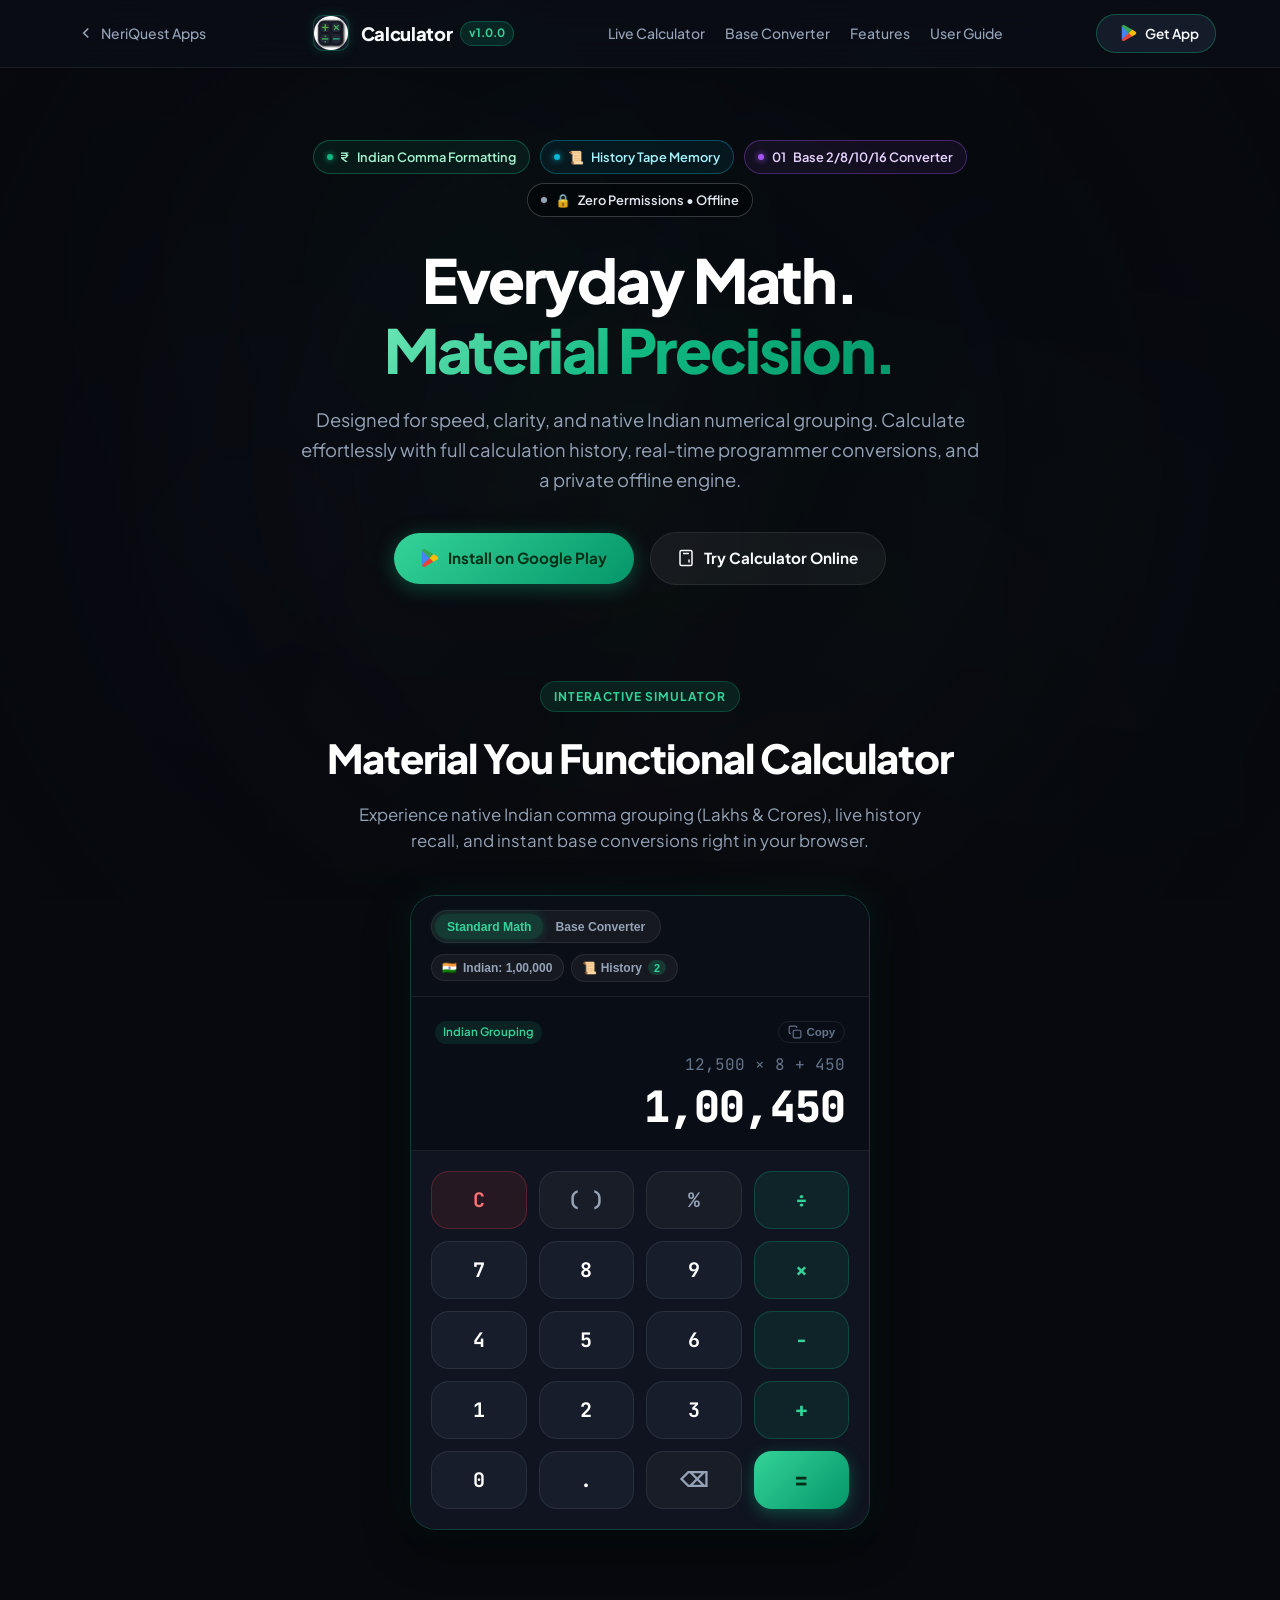
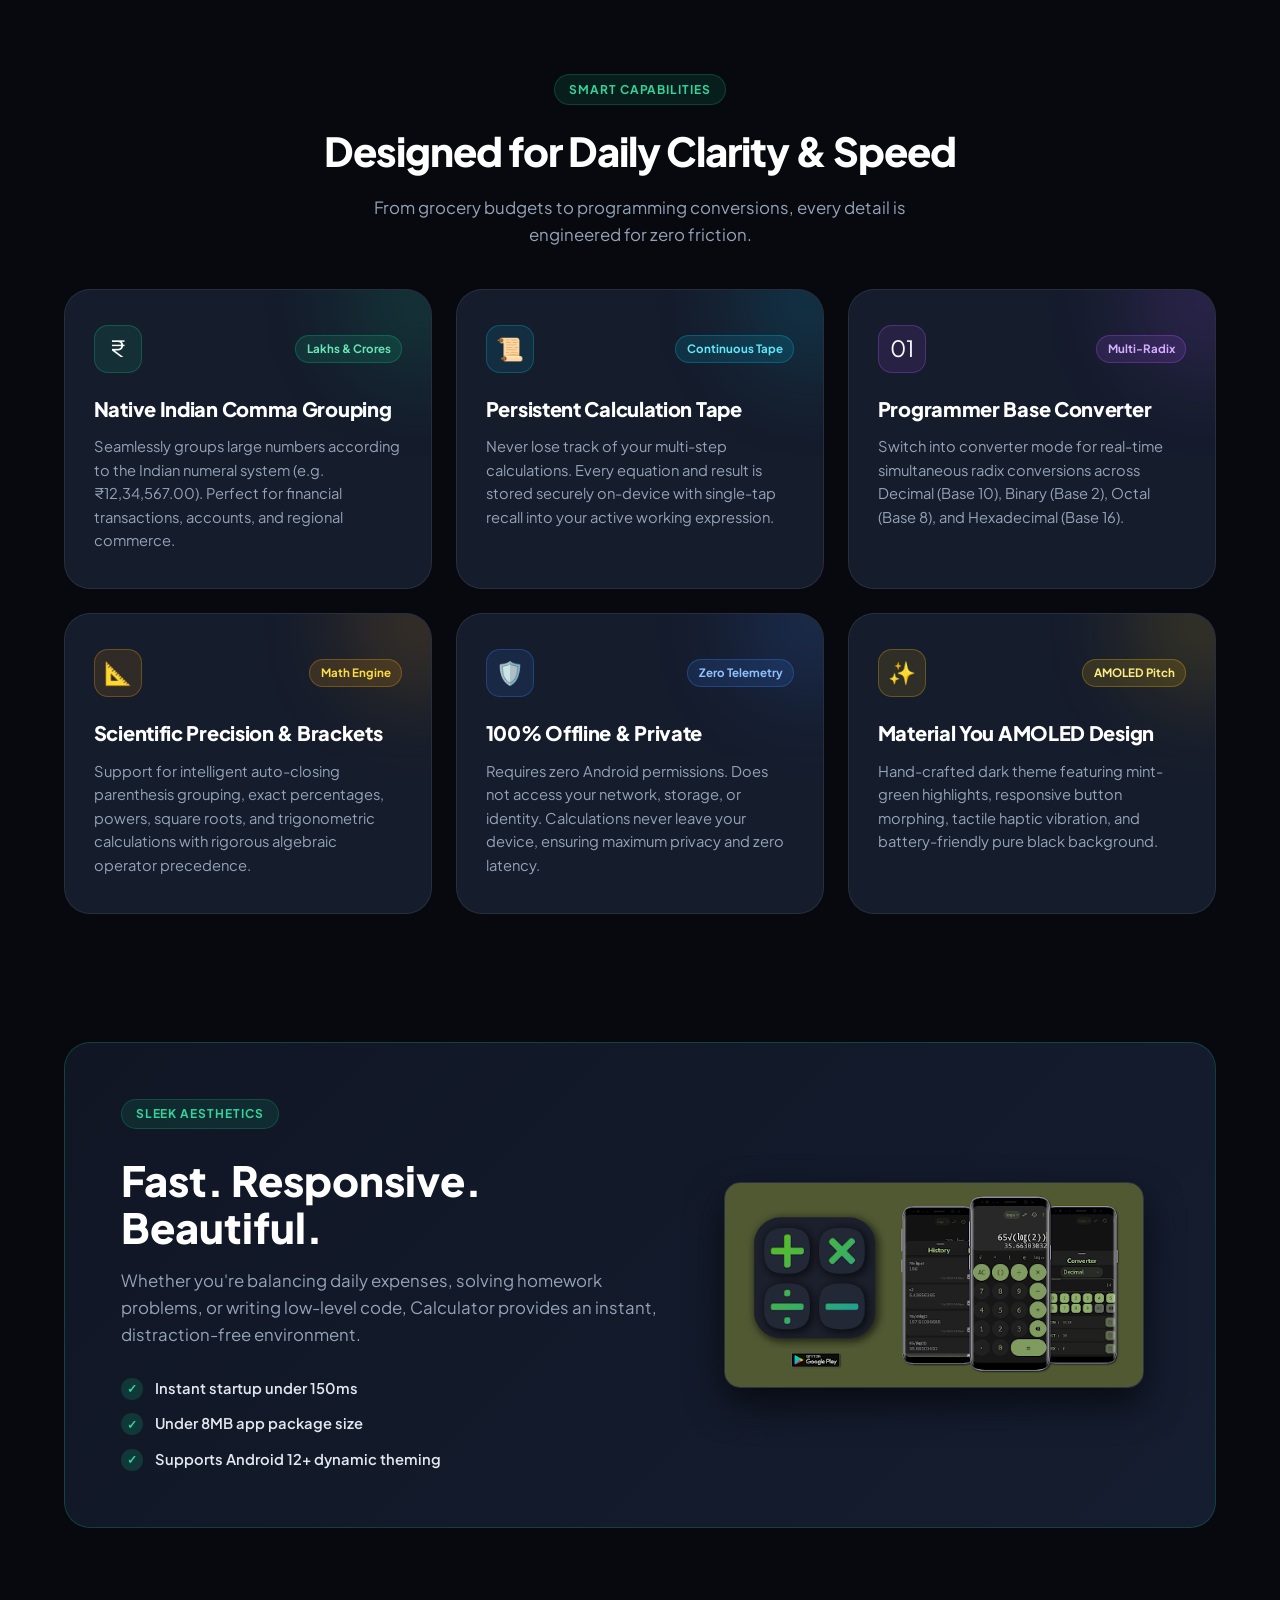
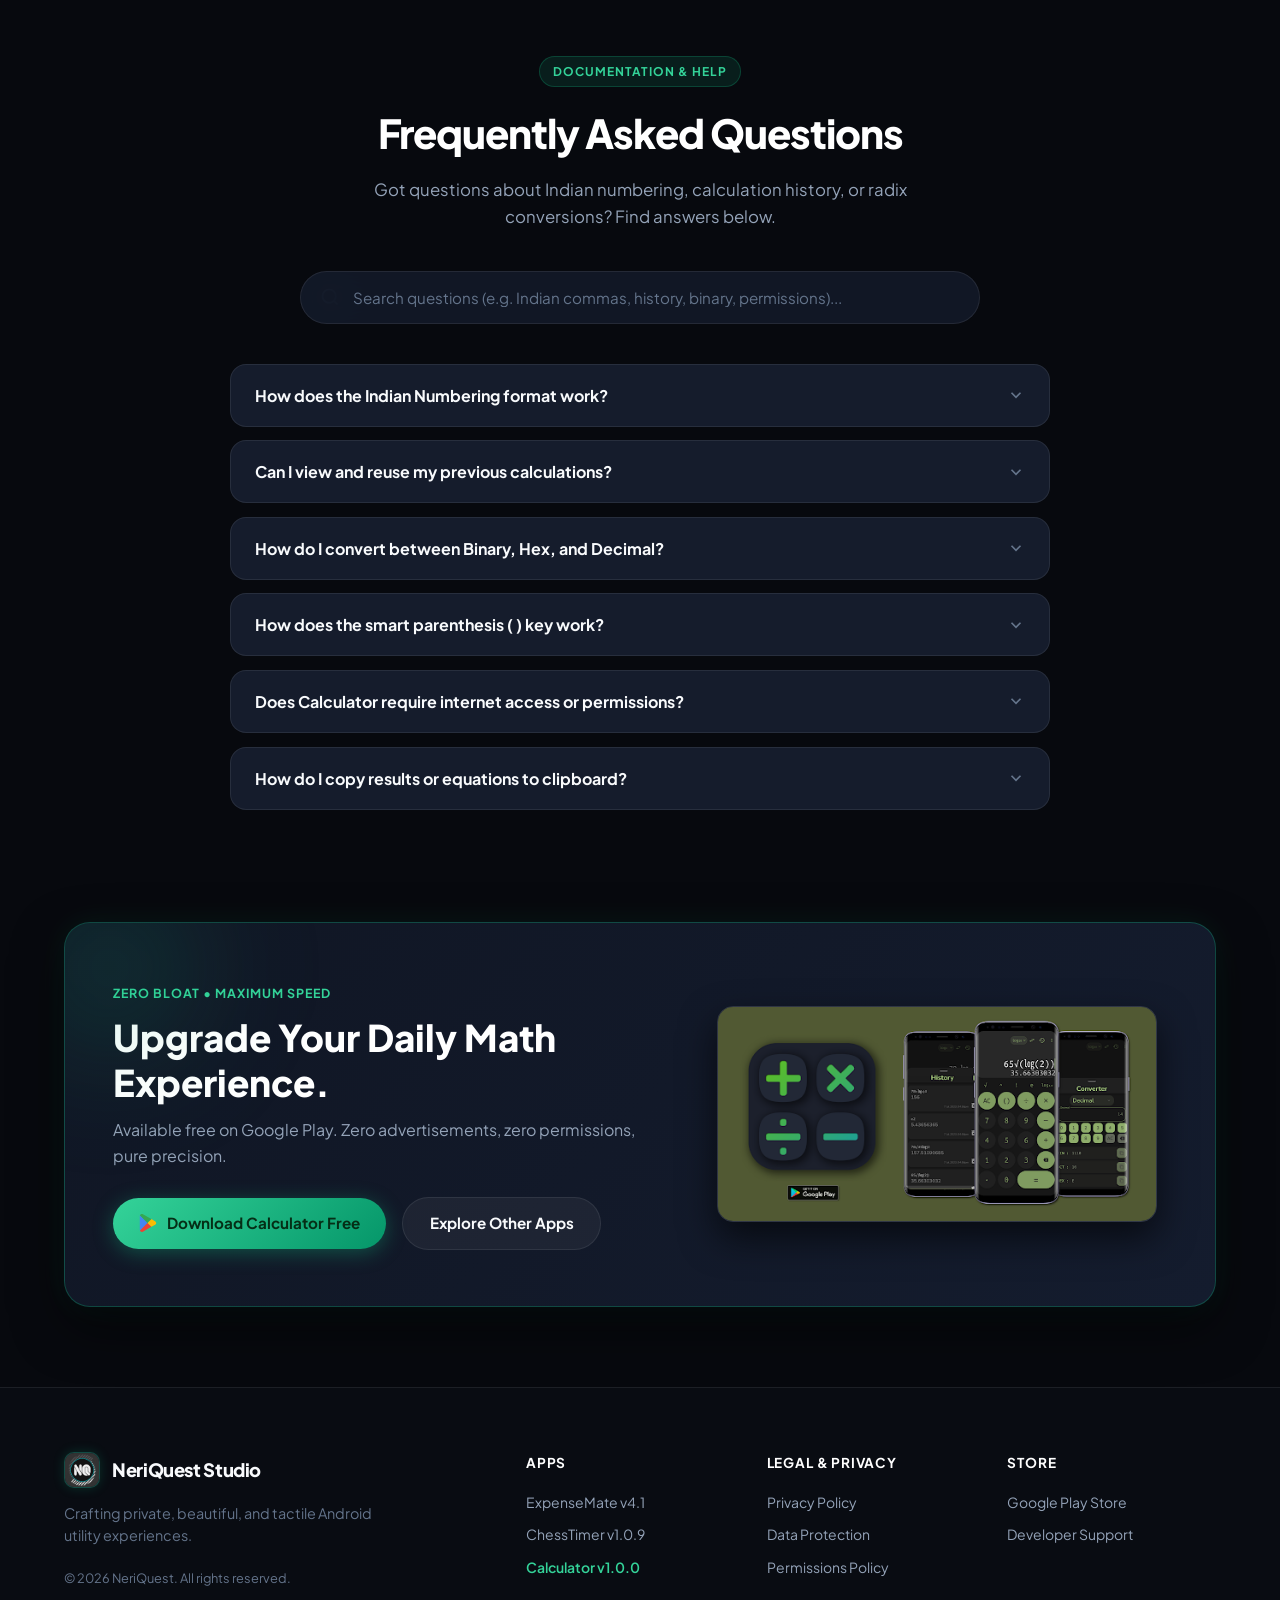
==== calculator/index.html @ 75ce023a "Create modern product showcase pages for ChessTimer and Calculator with AMOLED dark themes, interact" ====
<!DOCTYPE html>
<html lang="en">
<head>
  <meta charset="UTF-8">
  <meta name="viewport" content="width=device-width, initial-scale=1.0, maximum-scale=1.0, user-scalable=no, viewport-fit=cover">
  <title>Calculator - Clean, Fast & Modern Everyday Calculator by NeriQuest</title>
  <meta name="description" content="Lightning-fast everyday calculation tool featuring native Indian Lakh/Crore comma formatting, persistent history tape, live programmer base converter (DEC/BIN/OCT/HEX), and zero permissions.">
  <link rel="preconnect" href="https://fonts.googleapis.com">
  <link rel="preconnect" href="https://fonts.gstatic.com" crossorigin>
  <link href="https://fonts.googleapis.com/css2?family=Plus+Jakarta+Sans:wght@400;500;600;700;800;900&family=JetBrains+Mono:wght@400;500;600;700&display=swap" rel="stylesheet">
  <link rel="stylesheet" href="style.css">
  <link rel="icon" type="image/png" href="../images/calcLogo.png">
</head>
<body>

  <!-- Dynamic Floating Blurred Frosted Color Glows (Aurora Ambient System) -->
  <div class="ambient-glow-wrapper" aria-hidden="true">
    <div class="ambient-glow glow-1" id="glowOrb1"></div>
    <div class="ambient-glow glow-2" id="glowOrb2"></div>
    <div class="ambient-glow glow-3" id="glowOrb3"></div>
    <div class="ambient-glow glow-4" id="glowOrb4"></div>
    <div class="ambient-frosted-diffuser"></div>
  </div>

  <!-- Navigation Bar -->
  <header class="navbar">
    <div class="nav-container">
      <a href="../" class="back-link" title="Back to NeriQuest Studio">
        <svg class="back-link-icon" width="18" height="18" viewBox="0 0 24 24" fill="none" stroke="currentColor" stroke-width="2.2"><path d="m15 18-6-6 6-6"/></svg>
        <span class="back-link-text">NeriQuest Apps</span>
      </a>

      <div class="brand">
        <div class="nav-logo-box">
          <img src="../images/calcLogo.png" alt="Calculator Icon" class="nav-logo">
        </div>
        <div class="brand-info">
          <span class="brand-name">Calculator</span>
          <span class="brand-version">v1.0.0</span>
        </div>
      </div>

      <nav class="nav-links">
        <a href="#calculator">Live Calculator</a>
        <a href="#converter">Base Converter</a>
        <a href="#features">Features</a>
        <a href="#userguide">User Guide</a>
      </nav>

      <a href="https://play.google.com/store/apps/details?id=neriquest.calculator" target="_blank" rel="noopener noreferrer" class="btn-topbar-cta" title="Download on Google Play">
        <span class="topbar-cta-glow"></span>
        <svg class="topbar-cta-icon" viewBox="0 0 466 512" aria-hidden="true">
          <path fill="#EA4335" d="M199.9 237.8 1.4 470.17c7.22 24.57 30.16 41.81 55.8 41.81 11.16 0 20.93-2.79 29.3-8.37l244.16-139.46L199.9 237.8z"/>
          <path fill="#FBBC04" d="m433.91 205.1-104.65-60-111.61 110.22 113.01 108.83 104.64-58.6c18.14-9.77 30.7-29.3 30.7-50.23-1.4-20.93-13.95-40.46-32.09-50.22z"/>
          <path fill="#34A853" d="M199.42 273.45 329.27 145.1 87.9 8.37C79.53 2.79 68.36 0 57.2 0 30.7 0 6.98 18.14 1.4 41.86l198.02 231.59z"/>
          <path fill="#4285F4" d="M1.39 41.86C0 46.04 0 51.63 0 57.2v397.64c0 5.57 0 9.76 1.4 15.34l216.27-214.86L1.39 41.86z"/>
        </svg>
        <span class="topbar-cta-text">Get App</span>
      </a>
    </div>
  </header>

  <main>
    <!-- Hero Section -->
    <section class="hero-section">
      <div class="container hero-content">
        <!-- Capability Chips -->
        <div class="hero-chips-container">
          <div class="hero-chip chip-emerald">
            <span class="chip-dot"></span>
            <span class="chip-icon">₹</span>
            <span>Indian Comma Formatting</span>
          </div>
          <div class="hero-chip chip-cyan">
            <span class="chip-dot"></span>
            <span class="chip-icon">📜</span>
            <span>History Tape Memory</span>
          </div>
          <div class="hero-chip chip-purple">
            <span class="chip-dot"></span>
            <span class="chip-icon">01</span>
            <span>Base 2/8/10/16 Converter</span>
          </div>
          <div class="hero-chip chip-offline">
            <span class="chip-dot"></span>
            <span class="chip-icon">🔒</span>
            <span>Zero Permissions • Offline</span>
          </div>
        </div>

        <h1 class="hero-title">
          Everyday Math.<br>
          <span class="text-gradient-emerald">Material Precision.</span>
        </h1>

        <p class="hero-subtitle">
          Designed for speed, clarity, and native Indian numerical grouping. Calculate effortlessly with full calculation history, real-time programmer conversions, and a private offline engine.
        </p>

        <!-- CTA Buttons -->
        <div class="hero-cta-group">
          <a href="https://play.google.com/store/apps/details?id=neriquest.calculator" target="_blank" rel="noopener noreferrer" class="btn btn-primary btn-cta-glow">
            <svg class="play-store-svg" viewBox="0 0 466 512" aria-hidden="true">
              <path fill="#EA4335" d="M199.9 237.8 1.4 470.17c7.22 24.57 30.16 41.81 55.8 41.81 11.16 0 20.93-2.79 29.3-8.37l244.16-139.46L199.9 237.8z"/>
              <path fill="#FBBC04" d="m433.91 205.1-104.65-60-111.61 110.22 113.01 108.83 104.64-58.6c18.14-9.77 30.7-29.3 30.7-50.23-1.4-20.93-13.95-40.46-32.09-50.22z"/>
              <path fill="#34A853" d="M199.42 273.45 329.27 145.1 87.9 8.37C79.53 2.79 68.36 0 57.2 0 30.7 0 6.98 18.14 1.4 41.86l198.02 231.59z"/>
              <path fill="#4285F4" d="M1.39 41.86C0 46.04 0 51.63 0 57.2v397.64c0 5.57 0 9.76 1.4 15.34l216.27-214.86L1.39 41.86z"/>
            </svg>
            <span>Install on Google Play</span>
          </a>
          <a href="#calculator" class="btn btn-secondary">
            <svg width="18" height="18" viewBox="0 0 24 24" fill="none" stroke="currentColor" stroke-width="2"><rect x="4" y="2" width="16" height="20" rx="2"/><line x1="8" y1="6" x2="16" y2="6"/><line x1="16" y1="14" x2="16" y2="18"/><path d="M16 10h.01"/><path d="M12 10h.01"/><path d="M8 10h.01"/><path d="M12 14h.01"/><path d="M8 14h.01"/><path d="M12 18h.01"/><path d="M8 18h.01"/></svg>
            <span>Try Calculator Online</span>
          </a>
        </div>
      </div>
    </section>

    <!-- Interactive Calculator & Converter Section -->
    <section id="calculator" class="calc-section">
      <div class="container">
        <div class="section-header text-center">
          <div class="section-tag-chip">Interactive Simulator</div>
          <h2 class="section-title">Material You Functional Calculator</h2>
          <p class="section-desc">Experience native Indian comma grouping (Lakhs & Crores), live history recall, and instant base conversions right in your browser.</p>
        </div>

        <div class="calc-simulator-card">
          <!-- Widget Toolbar -->
          <div class="calc-toolbar">
            <div class="calc-modes">
              <button class="mode-tab-btn active" id="tabStandardBtn">Standard Math</button>
              <button class="mode-tab-btn" id="tabConverterBtn">Base Converter</button>
            </div>
            <div class="calc-toolbar-actions">
              <button class="calc-tool-btn" id="toggleIndianBtn" title="Toggle Indian Lakhs/Crores vs Western Number Grouping">
                <span class="tool-flag">🇮🇳</span>
                <span id="indianBtnLabel">Indian: 1,00,000</span>
              </button>
              <button class="calc-tool-btn" id="toggleHistoryBtn" title="View Calculation History Tape">
                <span>📜 History</span>
                <span class="history-count-badge" id="historyCountBadge">0</span>
              </button>
            </div>
          </div>

          <!-- Main Calculator Body -->
          <div class="calc-body-layout">
            <!-- Mode 1: Standard Calculator View -->
            <div class="calc-main-pane" id="calcMainPane">
              <!-- Digital Screen -->
              <div class="calc-screen" id="calcScreen">
                <div class="screen-top-bar">
                  <span class="screen-badge" id="screenFormatBadge">Indian Grouping</span>
                  <button class="btn-screen-copy" id="copyResultBtn" title="Copy Result">
                    <svg width="14" height="14" viewBox="0 0 24 24" fill="none" stroke="currentColor" stroke-width="2"><rect x="9" y="9" width="13" height="13" rx="2" ry="2"/><path d="M5 15H4a2 2 0 0 1-2-2V4a2 2 0 0 1 2-2h9a2 2 0 0 1 2 2v1"/></svg>
                    <span>Copy</span>
                  </button>
                </div>
                <div class="screen-expression" id="screenExpression">12,500 × 8 + 450</div>
                <div class="screen-result" id="screenResult">1,00,450</div>
              </div>

              <!-- Keypad Grid -->
              <div class="calc-keypad">
                <!-- Row 1 -->
                <button class="key-btn key-action" data-action="clear" aria-label="Clear all">C</button>
                <button class="key-btn key-func" data-action="brackets" aria-label="Parentheses">( )</button>
                <button class="key-btn key-func" data-action="percent" aria-label="Percent">%</button>
                <button class="key-btn key-operator" data-action="operator" data-val="÷" aria-label="Divide">÷</button>

                <!-- Row 2 -->
                <button class="key-btn key-num" data-val="7">7</button>
                <button class="key-btn key-num" data-val="8">8</button>
                <button class="key-btn key-num" data-val="9">9</button>
                <button class="key-btn key-operator" data-action="operator" data-val="×" aria-label="Multiply">×</button>

                <!-- Row 3 -->
                <button class="key-btn key-num" data-val="4">4</button>
                <button class="key-btn key-num" data-val="5">5</button>
                <button class="key-btn key-num" data-val="6">6</button>
                <button class="key-btn key-operator" data-action="operator" data-val="-" aria-label="Minus">−</button>

                <!-- Row 4 -->
                <button class="key-btn key-num" data-val="1">1</button>
                <button class="key-btn key-num" data-val="2">2</button>
                <button class="key-btn key-num" data-val="3">3</button>
                <button class="key-btn key-operator" data-action="operator" data-val="+" aria-label="Plus">+</button>

                <!-- Row 5 -->
                <button class="key-btn key-num key-zero" data-val="0">0</button>
                <button class="key-btn key-num" data-val=".">.</button>
                <button class="key-btn key-func" data-action="backspace" aria-label="Backspace">⌫</button>
                <button class="key-btn key-equals" data-action="equals" aria-label="Evaluate">=</button>
              </div>
            </div>

            <!-- Mode 2: Base Converter View (DEC, BIN, OCT, HEX) -->
            <div class="calc-converter-pane" id="calcConverterPane" style="display: none;">
              <div class="converter-header">
                <span class="conv-title">Programmer Real-Time Base Converter</span>
                <span class="conv-sub">Enter any decimal value to inspect binary, octal, and hexadecimal equivalents.</span>
              </div>

              <div class="converter-input-wrap">
                <label for="convInput">Input Decimal Number:</label>
                <input type="number" id="convInput" class="converter-input" value="255" placeholder="Enter integer...">
              </div>

              <div class="converter-results-grid">
                <!-- DEC -->
                <div class="conv-row">
                  <div class="conv-meta">
                    <span class="conv-base-tag">DEC</span>
                    <span class="conv-base-name">Decimal (Base 10)</span>
                  </div>
                  <div class="conv-val-box">
                    <span class="conv-val" id="valDec">255</span>
                    <button class="btn-copy-base" data-target="valDec" title="Copy Decimal">📋</button>
                  </div>
                </div>

                <!-- BIN -->
                <div class="conv-row">
                  <div class="conv-meta">
                    <span class="conv-base-tag tag-cyan">BIN</span>
                    <span class="conv-base-name">Binary (Base 2)</span>
                  </div>
                  <div class="conv-val-box">
                    <span class="conv-val font-mono" id="valBin">1111 1111</span>
                    <button class="btn-copy-base" data-target="valBin" title="Copy Binary">📋</button>
                  </div>
                </div>

                <!-- OCT -->
                <div class="conv-row">
                  <div class="conv-meta">
                    <span class="conv-base-tag tag-amber">OCT</span>
                    <span class="conv-base-name">Octal (Base 8)</span>
                  </div>
                  <div class="conv-val-box">
                    <span class="conv-val font-mono" id="valOct">377</span>
                    <button class="btn-copy-base" data-target="valOct" title="Copy Octal">📋</button>
                  </div>
                </div>

                <!-- HEX -->
                <div class="conv-row">
                  <div class="conv-meta">
                    <span class="conv-base-tag tag-purple">HEX</span>
                    <span class="conv-base-name">Hexadecimal (Base 16)</span>
                  </div>
                  <div class="conv-val-box">
                    <span class="conv-val font-mono" id="valHex">0xFF</span>
                    <button class="btn-copy-base" data-target="valHex" title="Copy Hex">📋</button>
                  </div>
                </div>
              </div>
            </div>

            <!-- Slide-Out Calculation History Drawer -->
            <div class="calc-history-drawer" id="calcHistoryDrawer">
              <div class="history-drawer-header">
                <span class="history-drawer-title">📜 Calculation History</span>
                <button class="btn-clear-history" id="clearHistoryBtn" title="Clear All History">Clear</button>
              </div>
              <div class="history-list" id="historyList">
                <!-- Dynamically populated -->
              </div>
            </div>
          </div>

          <!-- Toast Notification -->
          <div class="sim-toast" id="calcToast" aria-live="polite">Copied to Clipboard</div>
        </div>
      </div>
    </section>

    <!-- Feature Suite Section -->
    <section id="features" class="features-section">
      <div class="container">
        <div class="section-header text-center">
          <div class="section-tag-chip">Smart Capabilities</div>
          <h2 class="section-title">Designed for Daily Clarity & Speed</h2>
          <p class="section-desc">From grocery budgets to programming conversions, every detail is engineered for zero friction.</p>
        </div>

        <div class="features-grid">
          <!-- Feature 1: Indian Numbering System -->
          <div class="feature-card">
            <div class="feature-card-glow glow-emerald"></div>
            <div class="feature-header">
              <div class="feature-icon-box icon-emerald">
                <span>₹</span>
              </div>
              <span class="feature-tag tag-emerald">Lakhs & Crores</span>
            </div>
            <h3 class="feature-title">Native Indian Comma Grouping</h3>
            <p class="feature-text">Seamlessly groups large numbers according to the Indian numeral system (e.g. ₹12,34,567.00). Perfect for financial transactions, accounts, and regional commerce.</p>
          </div>

          <!-- Feature 2: History Tape Memory -->
          <div class="feature-card">
            <div class="feature-card-glow glow-cyan"></div>
            <div class="feature-header">
              <div class="feature-icon-box icon-cyan">
                <span>📜</span>
              </div>
              <span class="feature-tag tag-cyan">Continuous Tape</span>
            </div>
            <h3 class="feature-title">Persistent Calculation Tape</h3>
            <p class="feature-text">Never lose track of your multi-step calculations. Every equation and result is stored securely on-device with single-tap recall into your active working expression.</p>
          </div>

          <!-- Feature 3: Base Converter -->
          <div class="feature-card">
            <div class="feature-card-glow glow-purple"></div>
            <div class="feature-header">
              <div class="feature-icon-box icon-purple">
                <span>01</span>
              </div>
              <span class="feature-tag tag-purple">Multi-Radix</span>
            </div>
            <h3 class="feature-title">Programmer Base Converter</h3>
            <p class="feature-text">Switch into converter mode for real-time simultaneous radix conversions across Decimal (Base 10), Binary (Base 2), Octal (Base 8), and Hexadecimal (Base 16).</p>
          </div>

          <!-- Feature 4: Scientific Power & Precision -->
          <div class="feature-card">
            <div class="feature-card-glow glow-amber"></div>
            <div class="feature-header">
              <div class="feature-icon-box icon-amber">
                <span>📐</span>
              </div>
              <span class="feature-tag tag-amber">Math Engine</span>
            </div>
            <h3 class="feature-title">Scientific Precision & Brackets</h3>
            <p class="feature-text">Support for intelligent auto-closing parenthesis grouping, exact percentages, powers, square roots, and trigonometric calculations with rigorous algebraic operator precedence.</p>
          </div>

          <!-- Feature 5: Zero Permissions & Offline -->
          <div class="feature-card">
            <div class="feature-card-glow glow-blue"></div>
            <div class="feature-header">
              <div class="feature-icon-box icon-blue">
                <span>🛡️</span>
              </div>
              <span class="feature-tag tag-blue">Zero Telemetry</span>
            </div>
            <h3 class="feature-title">100% Offline & Private</h3>
            <p class="feature-text">Requires zero Android permissions. Does not access your network, storage, or identity. Calculations never leave your device, ensuring maximum privacy and zero latency.</p>
          </div>

          <!-- Feature 6: Material You Fluid Design -->
          <div class="feature-card">
            <div class="feature-card-glow glow-gold"></div>
            <div class="feature-header">
              <div class="feature-icon-box icon-gold">
                <span>✨</span>
              </div>
              <span class="feature-tag tag-gold">AMOLED Pitch</span>
            </div>
            <h3 class="feature-title">Material You AMOLED Design</h3>
            <p class="feature-text">Hand-crafted dark theme featuring mint-green highlights, responsive button morphing, tactile haptic vibration, and battery-friendly pure black background.</p>
          </div>
        </div>
      </div>
    </section>

    <!-- App Visual Showcase Section -->
    <section class="banner-showcase-section">
      <div class="container">
        <div class="showcase-card">
          <div class="showcase-grid">
            <div class="showcase-content">
              <span class="section-tag-chip">Sleek Aesthetics</span>
              <h2 class="showcase-title">Fast. Responsive. Beautiful.</h2>
              <p class="showcase-text">Whether you're balancing daily expenses, solving homework problems, or writing low-level code, Calculator provides an instant, distraction-free environment.</p>
              <div class="showcase-highlights">
                <div class="highlight-item">
                  <span class="hl-bullet">✓</span>
                  <span>Instant startup under 150ms</span>
                </div>
                <div class="highlight-item">
                  <span class="hl-bullet">✓</span>
                  <span>Under 8MB app package size</span>
                </div>
                <div class="highlight-item">
                  <span class="hl-bullet">✓</span>
                  <span>Supports Android 12+ dynamic theming</span>
                </div>
              </div>
            </div>
            <div class="showcase-visual">
              <img src="../images/calculator_banner.png" alt="Calculator App Banner" class="showcase-banner-img" loading="lazy">
            </div>
          </div>
        </div>
      </div>
    </section>

    <!-- Searchable User Guide / FAQ Section -->
    <section id="userguide" class="userguide-section">
      <div class="container">
        <div class="section-header text-center">
          <div class="section-tag-chip">Documentation & Help</div>
          <h2 class="section-title">Frequently Asked Questions</h2>
          <p class="section-desc">Got questions about Indian numbering, calculation history, or radix conversions? Find answers below.</p>
        </div>

        <!-- Live FAQ Search -->
        <div class="faq-search-wrap">
          <svg class="search-icon" width="20" height="20" viewBox="0 0 24 24" fill="none" stroke="currentColor" stroke-width="2"><circle cx="11" cy="11" r="8"/><path d="m21 21-4.3-4.3"/></svg>
          <input type="text" id="faqSearchInput" class="faq-search-input" placeholder="Search questions (e.g. Indian commas, history, binary, permissions)..." autocomplete="off">
        </div>

        <!-- Accordion FAQ Items -->
        <div class="faq-accordion" id="faqAccordion">
          <!-- Item 1 -->
          <div class="faq-item" data-keywords="indian format commas lakhs crores numbering rupee">
            <button class="faq-question">
              <span>How does the Indian Numbering format work?</span>
              <svg class="faq-chevron" width="18" height="18" viewBox="0 0 24 24" fill="none" stroke="currentColor" stroke-width="2.2"><path d="m6 9 6 6 6-6"/></svg>
            </button>
            <div class="faq-answer">
              <p>In standard Western formatting, digits are grouped by thousands (e.g. 100,000 or 1,000,000). The Indian numbering system places the first comma after the hundreds place (3 digits), and all subsequent commas after every 2 digits (e.g. 1,00,000 for one lakh and 1,00,00,000 for one crore). You can toggle between Indian and Western formats at any time using the format toggle in the top bar.</p>
            </div>
          </div>

          <!-- Item 2 -->
          <div class="faq-item" data-keywords="history tape recall past equations save calculations">
            <button class="faq-question">
              <span>Can I view and reuse my previous calculations?</span>
              <svg class="faq-chevron" width="18" height="18" viewBox="0 0 24 24" fill="none" stroke="currentColor" stroke-width="2.2"><path d="m6 9 6 6 6-6"/></svg>
            </button>
            <div class="faq-answer">
              <p>Yes. Tap the History button in the top toolbar to reveal your calculation tape. Each past equation is chronologically logged with its result. Tapping any entry instantly copies its expression back into your active working screen so you can continue calculating.</p>
            </div>
          </div>

          <!-- Item 3 -->
          <div class="faq-item" data-keywords="base converter programmer binary hex octal decimal radix">
            <button class="faq-question">
              <span>How do I convert between Binary, Hex, and Decimal?</span>
              <svg class="faq-chevron" width="18" height="18" viewBox="0 0 24 24" fill="none" stroke="currentColor" stroke-width="2.2"><path d="m6 9 6 6 6-6"/></svg>
            </button>
            <div class="faq-answer">
              <p>Switch to the "Base Converter" tab in the top bar. Enter any positive integer or result, and the app instantly computes simultaneous representations in Decimal (Base 10), Binary (Base 2), Octal (Base 8), and Hexadecimal (Base 16), complete with 1-click clipboard copying.</p>
            </div>
          </div>

          <!-- Item 4 -->
          <div class="faq-item" data-keywords="brackets parenthesis auto pairing smart calculation algebra">
            <button class="faq-question">
              <span>How does the smart parenthesis ( ) key work?</span>
              <svg class="faq-chevron" width="18" height="18" viewBox="0 0 24 24" fill="none" stroke="currentColor" stroke-width="2.2"><path d="m6 9 6 6 6-6"/></svg>
            </button>
            <div class="faq-answer">
              <p>Instead of requiring two separate keys for opening and closing brackets, the smart `( )` key automatically detects whether you need an open bracket or a matching close bracket based on the preceding character and bracket depth.</p>
            </div>
          </div>

          <!-- Item 5 -->
          <div class="faq-item" data-keywords="offline internet privacy tracking data permissions storage">
            <button class="faq-question">
              <span>Does Calculator require internet access or permissions?</span>
              <svg class="faq-chevron" width="18" height="18" viewBox="0 0 24 24" fill="none" stroke="currentColor" stroke-width="2.2"><path d="m6 9 6 6 6-6"/></svg>
            </button>
            <div class="faq-answer">
              <p>None whatsoever. Calculator is 100% offline. It requests zero Android permissions, requires no internet connection, and never transmits any telemetry or personal information.</p>
            </div>
          </div>

          <!-- Item 6 -->
          <div class="faq-item" data-keywords="copy paste clipboard result share expression">
            <button class="faq-question">
              <span>How do I copy results or equations to clipboard?</span>
              <svg class="faq-chevron" width="18" height="18" viewBox="0 0 24 24" fill="none" stroke="currentColor" stroke-width="2.2"><path d="m6 9 6 6 6-6"/></svg>
            </button>
            <div class="faq-answer">
              <p>Simply tap the "Copy" button located directly on the digital display, or tap on the result number itself. A toast confirmation will alert you that the formatted result is copied and ready to paste into any messaging app, document, or spreadsheet.</p>
            </div>
          </div>
        </div>
      </div>
    </section>

    <!-- Bottom CTA Banner -->
    <section class="cta-banner-section">
      <div class="container">
        <div class="cta-banner-card">
          <div class="cta-banner-glow"></div>
          <div class="cta-banner-content">
            <span class="cta-badge">Zero Bloat • Maximum Speed</span>
            <h2 class="cta-title">Upgrade Your Daily Math Experience.</h2>
            <p class="cta-subtitle">Available free on Google Play. Zero advertisements, zero permissions, pure precision.</p>
            <div class="cta-actions">
              <a href="https://play.google.com/store/apps/details?id=neriquest.calculator" target="_blank" rel="noopener noreferrer" class="btn btn-primary btn-cta-glow">
                <svg class="play-store-svg" viewBox="0 0 466 512" aria-hidden="true">
                  <path fill="#EA4335" d="M199.9 237.8 1.4 470.17c7.22 24.57 30.16 41.81 55.8 41.81 11.16 0 20.93-2.79 29.3-8.37l244.16-139.46L199.9 237.8z"/>
                  <path fill="#FBBC04" d="m433.91 205.1-104.65-60-111.61 110.22 113.01 108.83 104.64-58.6c18.14-9.77 30.7-29.3 30.7-50.23-1.4-20.93-13.95-40.46-32.09-50.22z"/>
                  <path fill="#34A853" d="M199.42 273.45 329.27 145.1 87.9 8.37C79.53 2.79 68.36 0 57.2 0 30.7 0 6.98 18.14 1.4 41.86l198.02 231.59z"/>
                  <path fill="#4285F4" d="M1.39 41.86C0 46.04 0 51.63 0 57.2v397.64c0 5.57 0 9.76 1.4 15.34l216.27-214.86L1.39 41.86z"/>
                </svg>
                <span>Download Calculator Free</span>
              </a>
              <a href="../" class="btn btn-secondary">
                <span>Explore Other Apps</span>
              </a>
            </div>
          </div>
          <div class="cta-banner-media">
            <img src="../images/calculator_banner.png" alt="Calculator Banner" class="cta-media-img" loading="lazy">
          </div>
        </div>
      </div>
    </section>
  </main>

  <!-- Modern Footer -->
  <footer class="footer">
    <div class="container footer-container">
      <div class="footer-brand-col">
        <a href="../" class="brand">
          <div class="nav-logo-box">
            <img src="../images/logo.png" alt="NeriQuest Logo" class="nav-logo">
          </div>
          <span class="brand-name">NeriQuest Studio</span>
        </a>
        <p class="footer-desc">Crafting private, beautiful, and tactile Android utility experiences.</p>
        <span class="copyright">© 2026 NeriQuest. All rights reserved.</span>
      </div>

      <div class="footer-links-grid">
        <div class="footer-col">
          <span class="footer-heading">Apps</span>
          <a href="../expensemate/">ExpenseMate v4.1</a>
          <a href="../chesstimer/">ChessTimer v1.0.9</a>
          <a href="../calculator/" class="active-footer-link">Calculator v1.0.0</a>
        </div>
        <div class="footer-col">
          <span class="footer-heading">Legal & Privacy</span>
          <a href="../privacypolicy/">Privacy Policy</a>
          <a href="../privacypolicy/#security">Data Protection</a>
          <a href="../privacypolicy/#permissions">Permissions Policy</a>
        </div>
        <div class="footer-col">
          <span class="footer-heading">Store</span>
          <a href="https://play.google.com/store/apps/details?id=neriquest.calculator" target="_blank" rel="noopener noreferrer">Google Play Store</a>
          <a href="mailto:neriquest@gmail.com">Developer Support</a>
        </div>
      </div>
    </div>
  </footer>

  <script src="app.js"></script>
</body>
</html>
---- calculator/style.css ----
/* ==========================================================================
   Calculator - Modern Material You Dark Theme & Ambient System
   Matches NeriQuest Android Studio AMOLED aesthetic
   ========================================================================== */

:root {
  --bg-amoled: #07090e;
  --bg-surface: #0f1420;
  --bg-card: #151c2c;
  --bg-card-hover: #1c253b;
  --bg-glass: rgba(21, 28, 44, 0.72);
  --border-color: rgba(255, 255, 255, 0.08);
  --border-glow: rgba(255, 255, 255, 0.14);

  --text-main: #f8fafc;
  --text-muted: #94a3b8;
  --text-dim: #64748b;

  /* Signature Calculator Palette (Mint / Emerald / Cyan) */
  --accent-emerald: #10b981;
  --accent-emerald-bright: #34d399;
  --accent-cyan: #06b6d4;
  --accent-blue: #3b82f6;
  --accent-purple: #a855f7;
  --accent-amber: #f59e0b;
  --accent-coral: #ef4444;

  --primary-gradient: linear-gradient(135deg, #34d399 0%, #059669 100%);
  --glow-emerald: rgba(16, 185, 129, 0.35);

  --radius-sm: 8px;
  --radius-md: 16px;
  --radius-lg: 26px;
  --radius-pill: 9999px;

  --transition-fast: all 0.2s cubic-bezier(0.4, 0, 0.2, 1);
  --transition-smooth: all 0.35s cubic-bezier(0.16, 1, 0.3, 1);

  --font-family: 'Plus Jakarta Sans', -apple-system, BlinkMacSystemFont, "Segoe UI", Roboto, sans-serif;
  --font-mono: 'JetBrains Mono', monospace;
}

*, *::before, *::after {
  margin: 0;
  padding: 0;
  box-sizing: border-box;
  -webkit-tap-highlight-color: transparent !important;
}

html {
  scroll-behavior: smooth;
  font-family: var(--font-family);
  background-color: var(--bg-amoled);
  color: var(--text-main);
  line-height: 1.6;
  -webkit-text-size-adjust: 100%;
}

:focus {
  outline: none;
}

:focus-visible {
  outline: 2px solid rgba(16, 185, 129, 0.7);
  outline-offset: 3px;
  border-radius: inherit;
}

a, button, [role="button"], .key-btn, .mode-tab-btn, .calc-tool-btn, .faq-question {
  -webkit-tap-highlight-color: transparent !important;
  user-select: none;
  -webkit-user-select: none;
}

body {
  position: relative;
  overflow-x: hidden;
  min-height: 100vh;
  background-color: var(--bg-amoled);
}

.container {
  width: 100%;
  max-width: 1200px;
  margin: 0 auto;
  padding: 0 1.5rem;
}

/* ==========================================================================
   Ambient Aurora Glow System
   ========================================================================== */
.ambient-glow-wrapper {
  position: fixed;
  inset: 0;
  overflow: hidden;
  pointer-events: none;
  z-index: 0;
}

.ambient-glow {
  position: absolute;
  border-radius: 50%;
  filter: blur(140px);
  opacity: 0.18;
  will-change: transform;
  mix-blend-mode: screen;
}

.glow-1 {
  width: 600px;
  height: 600px;
  background: radial-gradient(circle, rgba(16, 185, 129, 0.35) 0%, rgba(5, 150, 105, 0.1) 70%, transparent 100%);
  top: -10%;
  left: 15%;
}

.glow-2 {
  width: 550px;
  height: 550px;
  background: radial-gradient(circle, rgba(6, 182, 212, 0.25) 0%, rgba(8, 145, 178, 0.08) 70%, transparent 100%);
  top: 35%;
  right: -5%;
}

.glow-3 {
  width: 500px;
  height: 500px;
  background: radial-gradient(circle, rgba(168, 85, 247, 0.22) 0%, rgba(147, 51, 234, 0.06) 70%, transparent 100%);
  bottom: 10%;
  left: 5%;
}

.glow-4 {
  width: 550px;
  height: 550px;
  background: radial-gradient(circle, rgba(245, 158, 11, 0.2) 0%, rgba(217, 119, 6, 0.05) 70%, transparent 100%);
  bottom: -15%;
  right: 20%;
}

.ambient-frosted-diffuser {
  position: absolute;
  inset: 0;
  backdrop-filter: blur(40px);
  -webkit-backdrop-filter: blur(40px);
  background: radial-gradient(circle at 50% 50%, rgba(7, 9, 14, 0.3) 0%, rgba(7, 9, 14, 0.85) 100%);
}

/* ==========================================================================
   Navigation Bar
   ========================================================================== */
.navbar {
  position: sticky;
  top: 0;
  z-index: 100;
  background: rgba(11, 15, 23, 0.78);
  backdrop-filter: blur(20px);
  -webkit-backdrop-filter: blur(20px);
  border-bottom: 1px solid var(--border-color);
  padding: 0.85rem 0;
}

.nav-container {
  max-width: 1200px;
  margin: 0 auto;
  padding: 0 1.5rem;
  display: flex;
  align-items: center;
  justify-content: space-between;
}

.back-link {
  display: inline-flex;
  align-items: center;
  gap: 0.4rem;
  color: var(--text-muted);
  text-decoration: none;
  font-size: 0.875rem;
  font-weight: 500;
  padding: 0.4rem 0.75rem;
  border-radius: var(--radius-pill);
  border: 1px solid transparent;
  transition: var(--transition-fast);
}

.back-link:hover {
  color: var(--text-main);
  background: rgba(255, 255, 255, 0.04);
  border-color: var(--border-color);
}

.brand {
  display: flex;
  align-items: center;
  gap: 0.75rem;
  text-decoration: none;
}

.nav-logo-box {
  width: 36px;
  height: 36px;
  border-radius: 10px;
  overflow: hidden;
  background: #141b29;
  border: 1px solid rgba(16, 185, 129, 0.3);
  display: flex;
  align-items: center;
  justify-content: center;
  box-shadow: 0 0 12px rgba(16, 185, 129, 0.2);
}

.nav-logo {
  width: 100%;
  height: 100%;
  object-fit: cover;
}

.brand-info {
  display: flex;
  align-items: center;
  gap: 0.5rem;
}

.brand-name {
  font-size: 1.15rem;
  font-weight: 800;
  color: var(--text-main);
  letter-spacing: -0.02em;
}

.brand-version {
  font-size: 0.72rem;
  font-weight: 700;
  background: rgba(16, 185, 129, 0.15);
  color: var(--accent-emerald-bright);
  border: 1px solid rgba(16, 185, 129, 0.3);
  padding: 0.15rem 0.5rem;
  border-radius: var(--radius-pill);
}

.nav-links {
  display: flex;
  align-items: center;
  gap: 1.25rem;
}

.nav-links a {
  color: var(--text-muted);
  text-decoration: none;
  font-size: 0.875rem;
  font-weight: 500;
  transition: var(--transition-fast);
}

.nav-links a:hover {
  color: var(--accent-emerald-bright);
}

.btn-topbar-cta {
  position: relative;
  display: inline-flex;
  align-items: center;
  gap: 0.5rem;
  background: #141b29;
  color: var(--text-main);
  text-decoration: none;
  font-size: 0.85rem;
  font-weight: 600;
  padding: 0.5rem 1rem;
  border-radius: var(--radius-pill);
  border: 1px solid rgba(16, 185, 129, 0.35);
  transition: var(--transition-fast);
  overflow: hidden;
}

.btn-topbar-cta:hover {
  background: #1a2436;
  border-color: var(--accent-emerald);
  transform: translateY(-1px);
  box-shadow: 0 4px 16px rgba(16, 185, 129, 0.25);
}

.topbar-cta-icon {
  width: 16px;
  height: 16px;
}

/* ==========================================================================
   Hero Section
   ========================================================================== */
.hero-section {
  position: relative;
  z-index: 1;
  padding: 4.5rem 0 3.5rem;
  text-align: center;
}

.hero-content {
  max-width: 820px;
}

.hero-chips-container {
  display: flex;
  align-items: center;
  justify-content: center;
  flex-wrap: wrap;
  gap: 0.6rem;
  margin-bottom: 1.75rem;
}

.hero-chip {
  display: inline-flex;
  align-items: center;
  gap: 0.45rem;
  font-size: 0.8rem;
  font-weight: 600;
  padding: 0.35rem 0.85rem;
  border-radius: var(--radius-pill);
  background: rgba(255, 255, 255, 0.04);
  border: 1px solid var(--border-color);
  color: var(--text-muted);
}

.chip-dot {
  width: 6px;
  height: 6px;
  border-radius: 50%;
}

.chip-emerald { border-color: rgba(16, 185, 129, 0.35); color: #a7f3d0; background: rgba(16, 185, 129, 0.08); }
.chip-emerald .chip-dot { background: var(--accent-emerald); box-shadow: 0 0 6px var(--accent-emerald); }

.chip-cyan { border-color: rgba(6, 182, 212, 0.35); color: #a5f3fc; background: rgba(6, 182, 212, 0.08); }
.chip-cyan .chip-dot { background: var(--accent-cyan); box-shadow: 0 0 6px var(--accent-cyan); }

.chip-purple { border-color: rgba(168, 85, 247, 0.35); color: #e9d5ff; background: rgba(168, 85, 247, 0.08); }
.chip-purple .chip-dot { background: var(--accent-purple); box-shadow: 0 0 6px var(--accent-purple); }

.chip-offline { border-color: rgba(255, 255, 255, 0.2); color: #e2e8f0; background: rgba(0, 0, 0, 0.4); }
.chip-offline .chip-dot { background: #94a3b8; }

.hero-title {
  font-size: clamp(2.4rem, 5vw, 3.8rem);
  font-weight: 900;
  letter-spacing: -0.035em;
  line-height: 1.15;
  margin-bottom: 1.25rem;
  color: #ffffff;
}

.text-gradient-emerald {
  background: linear-gradient(135deg, #6ee7b7 0%, #10b981 50%, #059669 100%);
  -webkit-background-clip: text;
  -webkit-text-fill-color: transparent;
}

.hero-subtitle {
  font-size: 1.15rem;
  color: var(--text-muted);
  line-height: 1.65;
  margin: 0 auto 2.25rem;
  max-width: 680px;
}

.hero-cta-group {
  display: flex;
  align-items: center;
  justify-content: center;
  gap: 1rem;
  flex-wrap: wrap;
}

.btn {
  display: inline-flex;
  align-items: center;
  justify-content: center;
  gap: 0.6rem;
  padding: 0.85rem 1.65rem;
  font-size: 0.95rem;
  font-weight: 700;
  border-radius: var(--radius-pill);
  text-decoration: none;
  cursor: pointer;
  transition: var(--transition-fast);
  border: none;
}

.btn-primary {
  background: var(--primary-gradient);
  color: #052e16;
  box-shadow: 0 4px 20px rgba(16, 185, 129, 0.35);
}

.btn-primary:hover {
  transform: translateY(-2px);
  box-shadow: 0 8px 28px rgba(16, 185, 129, 0.5);
}

.play-store-svg {
  width: 18px;
  height: 18px;
}

.btn-secondary {
  background: rgba(255, 255, 255, 0.05);
  color: var(--text-main);
  border: 1px solid var(--border-color);
}

.btn-secondary:hover {
  background: rgba(255, 255, 255, 0.09);
  border-color: rgba(255, 255, 255, 0.2);
  transform: translateY(-2px);
}

/* ==========================================================================
   Calculator Section & Interactive Card
   ========================================================================== */
.calc-section {
  position: relative;
  z-index: 1;
  padding: 2.5rem 0 4rem;
}

.section-header {
  margin-bottom: 2.5rem;
}

.text-center { text-align: center; }

.section-tag-chip {
  display: inline-block;
  font-size: 0.75rem;
  font-weight: 700;
  text-transform: uppercase;
  letter-spacing: 0.08em;
  padding: 0.3rem 0.85rem;
  border-radius: var(--radius-pill);
  background: rgba(16, 185, 129, 0.12);
  color: var(--accent-emerald-bright);
  border: 1px solid rgba(16, 185, 129, 0.25);
  margin-bottom: 0.85rem;
}

.section-title {
  font-size: clamp(1.8rem, 3.5vw, 2.5rem);
  font-weight: 800;
  letter-spacing: -0.025em;
  margin-bottom: 0.75rem;
  color: #ffffff;
}

.section-desc {
  font-size: 1.05rem;
  color: var(--text-muted);
  max-width: 600px;
  margin: 0 auto;
}

/* Calculator Simulator Card */
.calc-simulator-card {
  position: relative;
  max-width: 460px;
  margin: 0 auto;
  background: rgba(16, 21, 32, 0.88);
  border: 1px solid rgba(16, 185, 129, 0.25);
  border-radius: var(--radius-lg);
  box-shadow: 0 16px 40px rgba(0, 0, 0, 0.6), 0 0 35px rgba(16, 185, 129, 0.12);
  overflow: hidden;
  backdrop-filter: blur(24px);
  -webkit-backdrop-filter: blur(24px);
}

/* Calculator Toolbar */
.calc-toolbar {
  display: flex;
  align-items: center;
  justify-content: space-between;
  padding: 0.85rem 1.25rem;
  background: rgba(10, 14, 22, 0.95);
  border-bottom: 1px solid var(--border-color);
  flex-wrap: wrap;
  gap: 0.65rem;
}

.calc-modes {
  display: flex;
  background: rgba(255, 255, 255, 0.05);
  padding: 3px;
  border-radius: var(--radius-pill);
  border: 1px solid var(--border-color);
}

.mode-tab-btn {
  background: transparent;
  border: none;
  color: var(--text-muted);
  font-size: 0.76rem;
  font-weight: 600;
  padding: 0.35rem 0.75rem;
  border-radius: var(--radius-pill);
  cursor: pointer;
  transition: var(--transition-fast);
}

.mode-tab-btn.active {
  background: rgba(16, 185, 129, 0.2);
  color: var(--accent-emerald-bright);
  box-shadow: 0 0 10px rgba(16, 185, 129, 0.25);
}

.calc-toolbar-actions {
  display: flex;
  align-items: center;
  gap: 0.45rem;
}

.calc-tool-btn {
  background: rgba(255, 255, 255, 0.05);
  border: 1px solid var(--border-color);
  color: var(--text-muted);
  font-size: 0.75rem;
  font-weight: 600;
  padding: 0.35rem 0.65rem;
  border-radius: var(--radius-pill);
  cursor: pointer;
  display: inline-flex;
  align-items: center;
  gap: 0.35rem;
  transition: var(--transition-fast);
}

.calc-tool-btn:hover {
  background: rgba(255, 255, 255, 0.1);
  color: var(--text-main);
  border-color: rgba(16, 185, 129, 0.4);
}

.history-count-badge {
  background: rgba(16, 185, 129, 0.2);
  color: var(--accent-emerald-bright);
  font-size: 0.68rem;
  padding: 0.1rem 0.4rem;
  border-radius: var(--radius-pill);
}

/* Calculator Body Layout */
.calc-body-layout {
  position: relative;
  overflow: hidden;
}

/* Screen */
.calc-screen {
  padding: 1.5rem 1.5rem 1.25rem;
  background: #090d15;
  border-bottom: 1px solid var(--border-color);
  display: flex;
  flex-direction: column;
  justify-content: flex-end;
  min-height: 140px;
}

.screen-top-bar {
  display: flex;
  align-items: center;
  justify-content: space-between;
  margin-bottom: 0.5rem;
}

.screen-badge {
  font-size: 0.72rem;
  font-weight: 600;
  color: var(--accent-emerald-bright);
  background: rgba(16, 185, 129, 0.12);
  padding: 0.15rem 0.5rem;
  border-radius: var(--radius-pill);
}

.btn-screen-copy {
  background: transparent;
  border: 1px solid var(--border-color);
  color: var(--text-dim);
  font-size: 0.72rem;
  font-weight: 600;
  padding: 0.2rem 0.55rem;
  border-radius: var(--radius-pill);
  cursor: pointer;
  display: inline-flex;
  align-items: center;
  gap: 0.3rem;
  transition: var(--transition-fast);
}

.btn-screen-copy:hover {
  color: var(--accent-emerald-bright);
  border-color: rgba(16, 185, 129, 0.4);
  background: rgba(16, 185, 129, 0.08);
}

.screen-expression {
  font-family: var(--font-mono);
  font-size: 1rem;
  color: var(--text-dim);
  text-align: right;
  min-height: 1.4rem;
  word-break: break-all;
  margin-bottom: 0.35rem;
}

.screen-result {
  font-family: var(--font-mono);
  font-size: 2.7rem;
  font-weight: 800;
  color: #ffffff;
  text-align: right;
  letter-spacing: -0.02em;
  word-break: break-all;
  line-height: 1.1;
  cursor: pointer;
}

/* Keypad Grid */
.calc-keypad {
  display: grid;
  grid-template-columns: repeat(4, 1fr);
  gap: 0.75rem;
  padding: 1.25rem;
  background: #0f1420;
}

.key-btn {
  height: 58px;
  border-radius: 18px;
  font-family: var(--font-mono);
  font-size: 1.25rem;
  font-weight: 700;
  border: 1px solid var(--border-color);
  background: #161c29;
  color: var(--text-main);
  cursor: pointer;
  display: flex;
  align-items: center;
  justify-content: center;
  transition: all 0.15s cubic-bezier(0.4, 0, 0.2, 1);
}

.key-btn:active {
  transform: scale(0.94);
}

.key-num {
  background: #171d2b;
  color: #ffffff;
}

.key-num:hover {
  background: #1e2638;
  border-color: rgba(255, 255, 255, 0.16);
}

.key-action {
  background: rgba(239, 68, 68, 0.1);
  color: #f87171;
  border-color: rgba(239, 68, 68, 0.25);
}

.key-action:hover {
  background: rgba(239, 68, 68, 0.18);
  border-color: #ef4444;
}

.key-func {
  background: rgba(255, 255, 255, 0.04);
  color: var(--text-muted);
}

.key-func:hover {
  background: rgba(255, 255, 255, 0.08);
  color: var(--text-main);
}

.key-operator {
  background: rgba(16, 185, 129, 0.1);
  color: var(--accent-emerald-bright);
  border-color: rgba(16, 185, 129, 0.25);
  font-size: 1.35rem;
}

.key-operator:hover {
  background: rgba(16, 185, 129, 0.2);
  border-color: var(--accent-emerald);
}

.key-equals {
  background: var(--primary-gradient);
  color: #052e16;
  border: none;
  font-size: 1.5rem;
  box-shadow: 0 4px 16px rgba(16, 185, 129, 0.35);
}

.key-equals:hover {
  box-shadow: 0 6px 22px rgba(16, 185, 129, 0.55);
  filter: brightness(1.1);
}

/* Base Converter Pane */
.calc-converter-pane {
  padding: 1.5rem;
  background: #0d121c;
}

.converter-header {
  margin-bottom: 1.25rem;
}

.conv-title {
  display: block;
  font-size: 0.95rem;
  font-weight: 800;
  color: #ffffff;
  margin-bottom: 0.25rem;
}

.conv-sub {
  display: block;
  font-size: 0.8rem;
  color: var(--text-muted);
  line-height: 1.4;
}

.converter-input-wrap {
  margin-bottom: 1.25rem;
}

.converter-input-wrap label {
  display: block;
  font-size: 0.78rem;
  font-weight: 600;
  color: var(--text-dim);
  margin-bottom: 0.45rem;
}

.converter-input {
  width: 100%;
  background: #141b29;
  border: 1px solid var(--border-color);
  color: #ffffff;
  font-family: var(--font-mono);
  font-size: 1.25rem;
  font-weight: 700;
  padding: 0.75rem 1rem;
  border-radius: var(--radius-sm);
  transition: var(--transition-fast);
}

.converter-input:focus {
  border-color: var(--accent-emerald);
  box-shadow: 0 0 16px rgba(16, 185, 129, 0.2);
}

.converter-results-grid {
  display: flex;
  flex-direction: column;
  gap: 0.65rem;
}

.conv-row {
  display: flex;
  align-items: center;
  justify-content: space-between;
  background: #141a27;
  border: 1px solid var(--border-color);
  border-radius: var(--radius-md);
  padding: 0.75rem 1rem;
  gap: 0.75rem;
}

.conv-meta {
  display: flex;
  align-items: center;
  gap: 0.6rem;
}

.conv-base-tag {
  font-size: 0.68rem;
  font-weight: 800;
  font-family: var(--font-mono);
  padding: 0.2rem 0.5rem;
  border-radius: var(--radius-pill);
  background: rgba(16, 185, 129, 0.15);
  color: var(--accent-emerald-bright);
  border: 1px solid rgba(16, 185, 129, 0.3);
}

.tag-cyan { background: rgba(6, 182, 212, 0.15); color: #67e8f9; border-color: rgba(6, 182, 212, 0.3); }
.tag-amber { background: rgba(245, 158, 11, 0.15); color: #fde047; border-color: rgba(245, 158, 11, 0.3); }
.tag-purple { background: rgba(168, 85, 247, 0.15); color: #d8b4fe; border-color: rgba(168, 85, 247, 0.3); }

.conv-base-name {
  font-size: 0.8rem;
  font-weight: 600;
  color: var(--text-muted);
}

.conv-val-box {
  display: flex;
  align-items: center;
  gap: 0.5rem;
}

.conv-val {
  font-size: 1rem;
  font-weight: 700;
  color: #ffffff;
  word-break: break-all;
  text-align: right;
}

.btn-copy-base {
  background: transparent;
  border: none;
  font-size: 0.95rem;
  cursor: pointer;
  opacity: 0.6;
  transition: var(--transition-fast);
}

.btn-copy-base:hover {
  opacity: 1;
  transform: scale(1.15);
}

/* History Drawer */
.calc-history-drawer {
  position: absolute;
  inset: 0;
  background: rgba(13, 18, 28, 0.97);
  backdrop-filter: blur(20px);
  -webkit-backdrop-filter: blur(20px);
  z-index: 20;
  display: flex;
  flex-direction: column;
  transform: translateY(100%);
  transition: transform 0.3s cubic-bezier(0.16, 1, 0.3, 1);
}

.calc-history-drawer.open {
  transform: translateY(0);
}

.history-drawer-header {
  display: flex;
  align-items: center;
  justify-content: space-between;
  padding: 1rem 1.25rem;
  border-bottom: 1px solid var(--border-color);
}

.history-drawer-title {
  font-size: 0.95rem;
  font-weight: 800;
  color: #ffffff;
}

.btn-clear-history {
  background: rgba(239, 68, 68, 0.12);
  border: 1px solid rgba(239, 68, 68, 0.3);
  color: #f87171;
  font-size: 0.75rem;
  font-weight: 700;
  padding: 0.3rem 0.75rem;
  border-radius: var(--radius-pill);
  cursor: pointer;
  transition: var(--transition-fast);
}

.btn-clear-history:hover {
  background: rgba(239, 68, 68, 0.25);
  border-color: #ef4444;
}

.history-list {
  flex: 1;
  overflow-y: auto;
  padding: 1rem 1.25rem;
  display: flex;
  flex-direction: column;
  gap: 0.75rem;
}

.history-item {
  background: #171d2b;
  border: 1px solid var(--border-color);
  border-radius: var(--radius-md);
  padding: 0.85rem 1rem;
  cursor: pointer;
  transition: var(--transition-fast);
}

.history-item:hover {
  background: #1e2638;
  border-color: rgba(16, 185, 129, 0.4);
}

.hist-expr {
  font-family: var(--font-mono);
  font-size: 0.85rem;
  color: var(--text-dim);
  margin-bottom: 0.2rem;
}

.hist-res {
  font-family: var(--font-mono);
  font-size: 1.25rem;
  font-weight: 800;
  color: var(--accent-emerald-bright);
}

.history-empty {
  text-align: center;
  padding: 3rem 1rem;
  color: var(--text-dim);
  font-size: 0.9rem;
}

/* Toast */
.sim-toast {
  position: absolute;
  top: 50%;
  left: 50%;
  transform: translate(-50%, -50%) scale(0.9);
  background: rgba(15, 22, 33, 0.95);
  border: 1px solid var(--accent-emerald);
  color: #ffffff;
  padding: 0.65rem 1.4rem;
  border-radius: var(--radius-pill);
  font-size: 0.88rem;
  font-weight: 700;
  box-shadow: 0 10px 30px rgba(0, 0, 0, 0.8), 0 0 20px rgba(16, 185, 129, 0.4);
  pointer-events: none;
  opacity: 0;
  transition: all 0.25s cubic-bezier(0.16, 1, 0.3, 1);
  z-index: 30;
}

.sim-toast.show {
  opacity: 1;
  transform: translate(-50%, -50%) scale(1);
}

/* ==========================================================================
   Feature Suite Section
   ========================================================================== */
.features-section {
  position: relative;
  z-index: 1;
  padding: 5rem 0;
}

.features-grid {
  display: grid;
  grid-template-columns: repeat(auto-fit, minmax(340px, 1fr));
  gap: 1.5rem;
}

.feature-card {
  position: relative;
  background: var(--bg-card);
  border: 1px solid var(--border-color);
  border-radius: var(--radius-lg);
  padding: 2.2rem 1.8rem;
  transition: var(--transition-smooth);
  overflow: hidden;
  display: flex;
  flex-direction: column;
}

.feature-card:hover {
  background: var(--bg-card-hover);
  border-color: rgba(16, 185, 129, 0.3);
  transform: translateY(-4px);
  box-shadow: 0 16px 36px rgba(0, 0, 0, 0.4), 0 0 24px rgba(16, 185, 129, 0.08);
}

.feature-card-glow {
  position: absolute;
  top: -60px;
  right: -60px;
  width: 140px;
  height: 140px;
  border-radius: 50%;
  filter: blur(50px);
  opacity: 0.2;
  pointer-events: none;
}

.glow-emerald { background: var(--accent-emerald); }
.glow-cyan { background: var(--accent-cyan); }
.glow-purple { background: var(--accent-purple); }
.glow-amber { background: var(--accent-amber); }
.glow-blue { background: var(--accent-blue); }
.glow-gold { background: #eab308; }

.feature-header {
  display: flex;
  align-items: center;
  justify-content: space-between;
  margin-bottom: 1.25rem;
}

.feature-icon-box {
  width: 48px;
  height: 48px;
  border-radius: 14px;
  display: flex;
  align-items: center;
  justify-content: center;
  font-size: 1.4rem;
  border: 1px solid var(--border-color);
}

.icon-emerald { background: rgba(16, 185, 129, 0.12); border-color: rgba(16, 185, 129, 0.3); }
.icon-cyan { background: rgba(6, 182, 212, 0.12); border-color: rgba(6, 182, 212, 0.3); }
.icon-purple { background: rgba(168, 85, 247, 0.12); border-color: rgba(168, 85, 247, 0.3); }
.icon-amber { background: rgba(245, 158, 11, 0.12); border-color: rgba(245, 158, 11, 0.3); }
.icon-blue { background: rgba(59, 130, 246, 0.12); border-color: rgba(59, 130, 246, 0.3); }
.icon-gold { background: rgba(234, 179, 8, 0.12); border-color: rgba(234, 179, 8, 0.3); }

.feature-tag {
  font-size: 0.72rem;
  font-weight: 700;
  padding: 0.25rem 0.65rem;
  border-radius: var(--radius-pill);
}

.tag-emerald { background: rgba(16, 185, 129, 0.15); color: #6ee7b7; border: 1px solid rgba(16, 185, 129, 0.3); }
.tag-cyan { background: rgba(6, 182, 212, 0.15); color: #67e8f9; border: 1px solid rgba(6, 182, 212, 0.3); }
.tag-purple { background: rgba(168, 85, 247, 0.15); color: #d8b4fe; border: 1px solid rgba(168, 85, 247, 0.3); }
.tag-amber { background: rgba(245, 158, 11, 0.15); color: #fde047; border: 1px solid rgba(245, 158, 11, 0.3); }
.tag-blue { background: rgba(59, 130, 246, 0.15); color: #93c5fd; border: 1px solid rgba(59, 130, 246, 0.3); }
.tag-gold { background: rgba(234, 179, 8, 0.15); color: #fef08a; border: 1px solid rgba(234, 179, 8, 0.3); }

.feature-title {
  font-size: 1.25rem;
  font-weight: 800;
  color: #ffffff;
  margin-bottom: 0.65rem;
  letter-spacing: -0.015em;
}

.feature-text {
  font-size: 0.92rem;
  color: var(--text-muted);
  line-height: 1.6;
}

/* ==========================================================================
   Banner Showcase Section
   ========================================================================== */
.banner-showcase-section {
  position: relative;
  z-index: 1;
  padding: 3rem 0;
}

.showcase-card {
  background: linear-gradient(135deg, #101624 0%, #151d30 100%);
  border: 1px solid rgba(16, 185, 129, 0.25);
  border-radius: var(--radius-lg);
  padding: 3.5rem;
  overflow: hidden;
}

.showcase-grid {
  display: grid;
  grid-template-columns: 1.2fr 1fr;
  align-items: center;
  gap: 3rem;
}

.showcase-title {
  font-size: clamp(2rem, 3.5vw, 2.6rem);
  font-weight: 800;
  color: #ffffff;
  line-height: 1.15;
  margin: 0.85rem 0 1rem;
}

.showcase-text {
  font-size: 1.05rem;
  color: var(--text-muted);
  line-height: 1.6;
  margin-bottom: 1.75rem;
}

.showcase-highlights {
  display: flex;
  flex-direction: column;
  gap: 0.75rem;
}

.highlight-item {
  display: flex;
  align-items: center;
  gap: 0.75rem;
  font-size: 0.92rem;
  color: #e2e8f0;
  font-weight: 600;
}

.hl-bullet {
  width: 22px;
  height: 22px;
  border-radius: 50%;
  background: rgba(16, 185, 129, 0.2);
  color: var(--accent-emerald-bright);
  display: flex;
  align-items: center;
  justify-content: center;
  font-size: 0.75rem;
}

.showcase-visual {
  display: flex;
  justify-content: center;
}

.showcase-banner-img {
  width: 100%;
  max-width: 420px;
  border-radius: var(--radius-md);
  box-shadow: 0 16px 36px rgba(0, 0, 0, 0.6);
  border: 1px solid rgba(255, 255, 255, 0.1);
}

/* ==========================================================================
   Searchable User Guide / FAQ Section
   ========================================================================== */
.userguide-section {
  position: relative;
  z-index: 1;
  padding: 5rem 0;
}

.faq-search-wrap {
  position: relative;
  max-width: 680px;
  margin: 0 auto 2.5rem;
}

.search-icon {
  position: absolute;
  left: 1.25rem;
  top: 50%;
  transform: translateY(-50%);
  color: var(--text-dim);
  pointer-events: none;
}

.faq-search-input {
  width: 100%;
  background: rgba(21, 28, 44, 0.8);
  border: 1px solid var(--border-color);
  color: var(--text-main);
  font-size: 0.95rem;
  font-family: inherit;
  padding: 1rem 1.25rem 1rem 3.25rem;
  border-radius: var(--radius-pill);
  backdrop-filter: blur(16px);
  -webkit-backdrop-filter: blur(16px);
  transition: var(--transition-fast);
}

.faq-search-input:focus {
  border-color: var(--accent-emerald);
  box-shadow: 0 0 20px rgba(16, 185, 129, 0.2);
}

.faq-search-input::placeholder {
  color: var(--text-dim);
}

.faq-accordion {
  max-width: 820px;
  margin: 0 auto;
  display: flex;
  flex-direction: column;
  gap: 0.85rem;
}

.faq-item {
  background: var(--bg-card);
  border: 1px solid var(--border-color);
  border-radius: var(--radius-md);
  overflow: hidden;
  transition: var(--transition-fast);
}

.faq-item:hover {
  border-color: rgba(255, 255, 255, 0.16);
  background: var(--bg-card-hover);
}

.faq-item.active {
  border-color: rgba(16, 185, 129, 0.35);
}

.faq-question {
  width: 100%;
  display: flex;
  align-items: center;
  justify-content: space-between;
  padding: 1.25rem 1.5rem;
  background: transparent;
  border: none;
  color: var(--text-main);
  font-size: 1rem;
  font-weight: 700;
  text-align: left;
  cursor: pointer;
  font-family: inherit;
  gap: 1rem;
}

.faq-chevron {
  color: var(--text-dim);
  transition: transform 0.3s ease;
  flex-shrink: 0;
}

.faq-item.active .faq-chevron {
  transform: rotate(180deg);
  color: var(--accent-emerald-bright);
}

.faq-answer {
  max-height: 0;
  overflow: hidden;
  transition: max-height 0.35s cubic-bezier(0.16, 1, 0.3, 1), padding 0.35s ease;
  padding: 0 1.5rem;
}

.faq-item.active .faq-answer {
  padding: 0 1.5rem 1.4rem;
}

.faq-answer p {
  font-size: 0.92rem;
  color: var(--text-muted);
  line-height: 1.65;
}

/* ==========================================================================
   Bottom CTA Banner
   ========================================================================== */
.cta-banner-section {
  position: relative;
  z-index: 1;
  padding: 2rem 0 5rem;
}

.cta-banner-card {
  position: relative;
  background: linear-gradient(135deg, #101624 0%, #141c2e 100%);
  border: 1px solid rgba(16, 185, 129, 0.3);
  border-radius: var(--radius-lg);
  padding: 3.5rem 3rem;
  display: grid;
  grid-template-columns: 1.2fr 1fr;
  align-items: center;
  gap: 2.5rem;
  overflow: hidden;
  box-shadow: 0 20px 50px rgba(0, 0, 0, 0.5), 0 0 30px rgba(16, 185, 129, 0.1);
}

.cta-banner-glow {
  position: absolute;
  top: -80px;
  left: -80px;
  width: 250px;
  height: 250px;
  border-radius: 50%;
  background: radial-gradient(circle, rgba(16, 185, 129, 0.25) 0%, transparent 70%);
  filter: blur(60px);
  pointer-events: none;
}

.cta-badge {
  display: inline-block;
  font-size: 0.78rem;
  font-weight: 700;
  text-transform: uppercase;
  letter-spacing: 0.08em;
  color: var(--accent-emerald-bright);
  margin-bottom: 0.75rem;
}

.cta-title {
  font-size: clamp(1.8rem, 3vw, 2.3rem);
  font-weight: 800;
  line-height: 1.2;
  margin-bottom: 0.85rem;
  color: #ffffff;
}

.cta-subtitle {
  font-size: 1rem;
  color: var(--text-muted);
  margin-bottom: 1.75rem;
  line-height: 1.6;
}

.cta-actions {
  display: flex;
  align-items: center;
  gap: 1rem;
  flex-wrap: wrap;
}

.cta-banner-media {
  display: flex;
  justify-content: center;
}

.cta-media-img {
  width: 100%;
  max-width: 440px;
  border-radius: var(--radius-md);
  border: 1px solid rgba(255, 255, 255, 0.12);
  box-shadow: 0 16px 36px rgba(0, 0, 0, 0.6);
}

/* ==========================================================================
   Footer
   ========================================================================== */
.footer {
  position: relative;
  z-index: 1;
  background: #090c12;
  border-top: 1px solid var(--border-color);
  padding: 4rem 0 3rem;
}

.footer-container {
  display: grid;
  grid-template-columns: 1.2fr 2fr;
  gap: 3rem;
}

.footer-brand-col {
  display: flex;
  flex-direction: column;
  gap: 0.85rem;
}

.footer-desc {
  font-size: 0.9rem;
  color: var(--text-dim);
  max-width: 320px;
  line-height: 1.55;
}

.copyright {
  font-size: 0.8rem;
  color: var(--text-dim);
  margin-top: 0.5rem;
}

.footer-links-grid {
  display: grid;
  grid-template-columns: repeat(3, 1fr);
  gap: 2rem;
}

.footer-col {
  display: flex;
  flex-direction: column;
  gap: 0.65rem;
}

.footer-heading {
  font-size: 0.85rem;
  font-weight: 700;
  color: #ffffff;
  text-transform: uppercase;
  letter-spacing: 0.06em;
  margin-bottom: 0.4rem;
}

.footer-col a {
  color: var(--text-muted);
  text-decoration: none;
  font-size: 0.875rem;
  transition: var(--transition-fast);
}

.footer-col a:hover {
  color: var(--accent-emerald-bright);
}

.active-footer-link {
  color: var(--accent-emerald-bright) !important;
  font-weight: 600;
}

/* ==========================================================================
   Responsive Adaptations
   ========================================================================== */
@media (max-width: 900px) {
  .nav-links { display: none; }
  .showcase-grid { grid-template-columns: 1fr; gap: 2rem; }
  .cta-banner-card {
    grid-template-columns: 1fr;
    padding: 2.5rem 1.8rem;
    text-align: center;
  }
  .cta-actions { justify-content: center; }
  .footer-container { grid-template-columns: 1fr; gap: 2.5rem; }
}

@media (max-width: 640px) {
  .hero-title { font-size: 2.2rem; }
  .hero-subtitle { font-size: 1rem; }
  .calc-simulator-card { border-radius: 20px; }
  .screen-result { font-size: 2.1rem; }
  .key-btn { height: 52px; font-size: 1.15rem; }
  .footer-links-grid { grid-template-columns: 1fr; gap: 1.5rem; }
  .calc-toolbar { flex-direction: column; align-items: stretch; }
  .calc-modes, .calc-toolbar-actions { justify-content: center; }
}
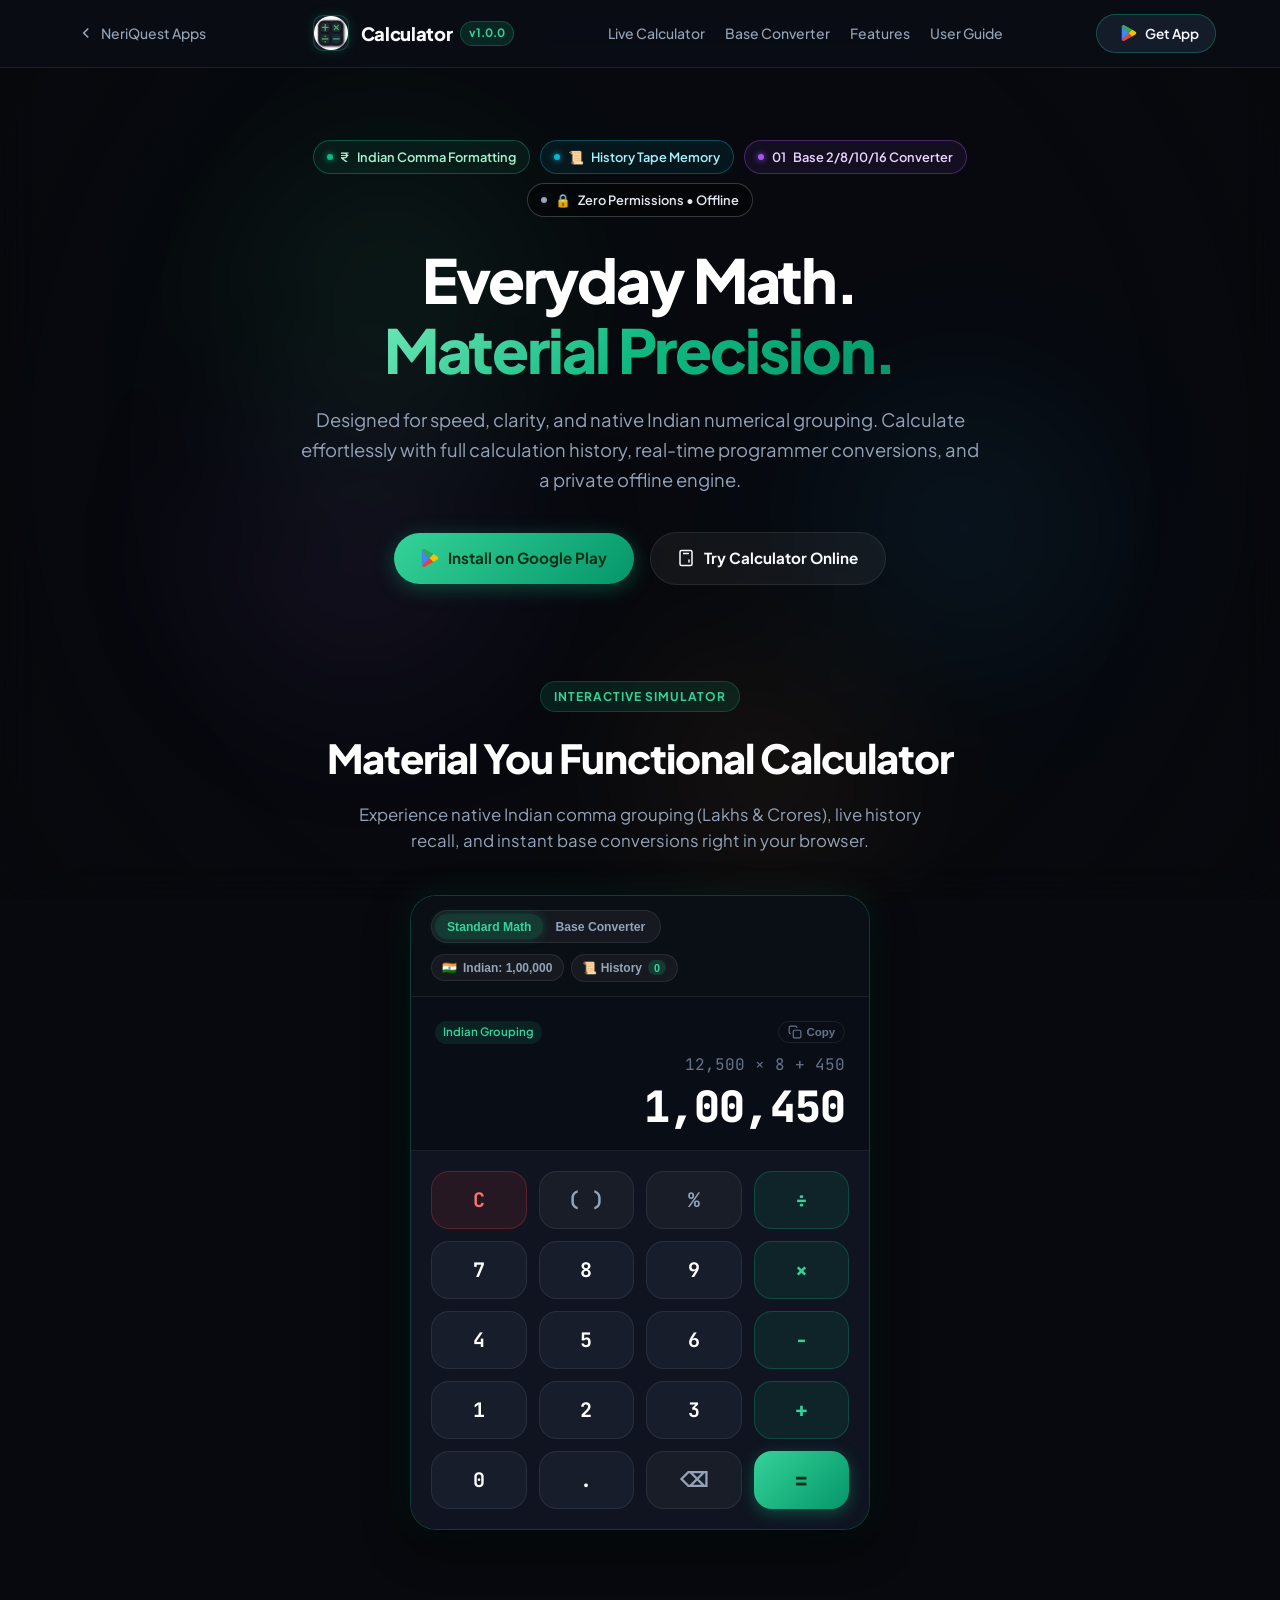
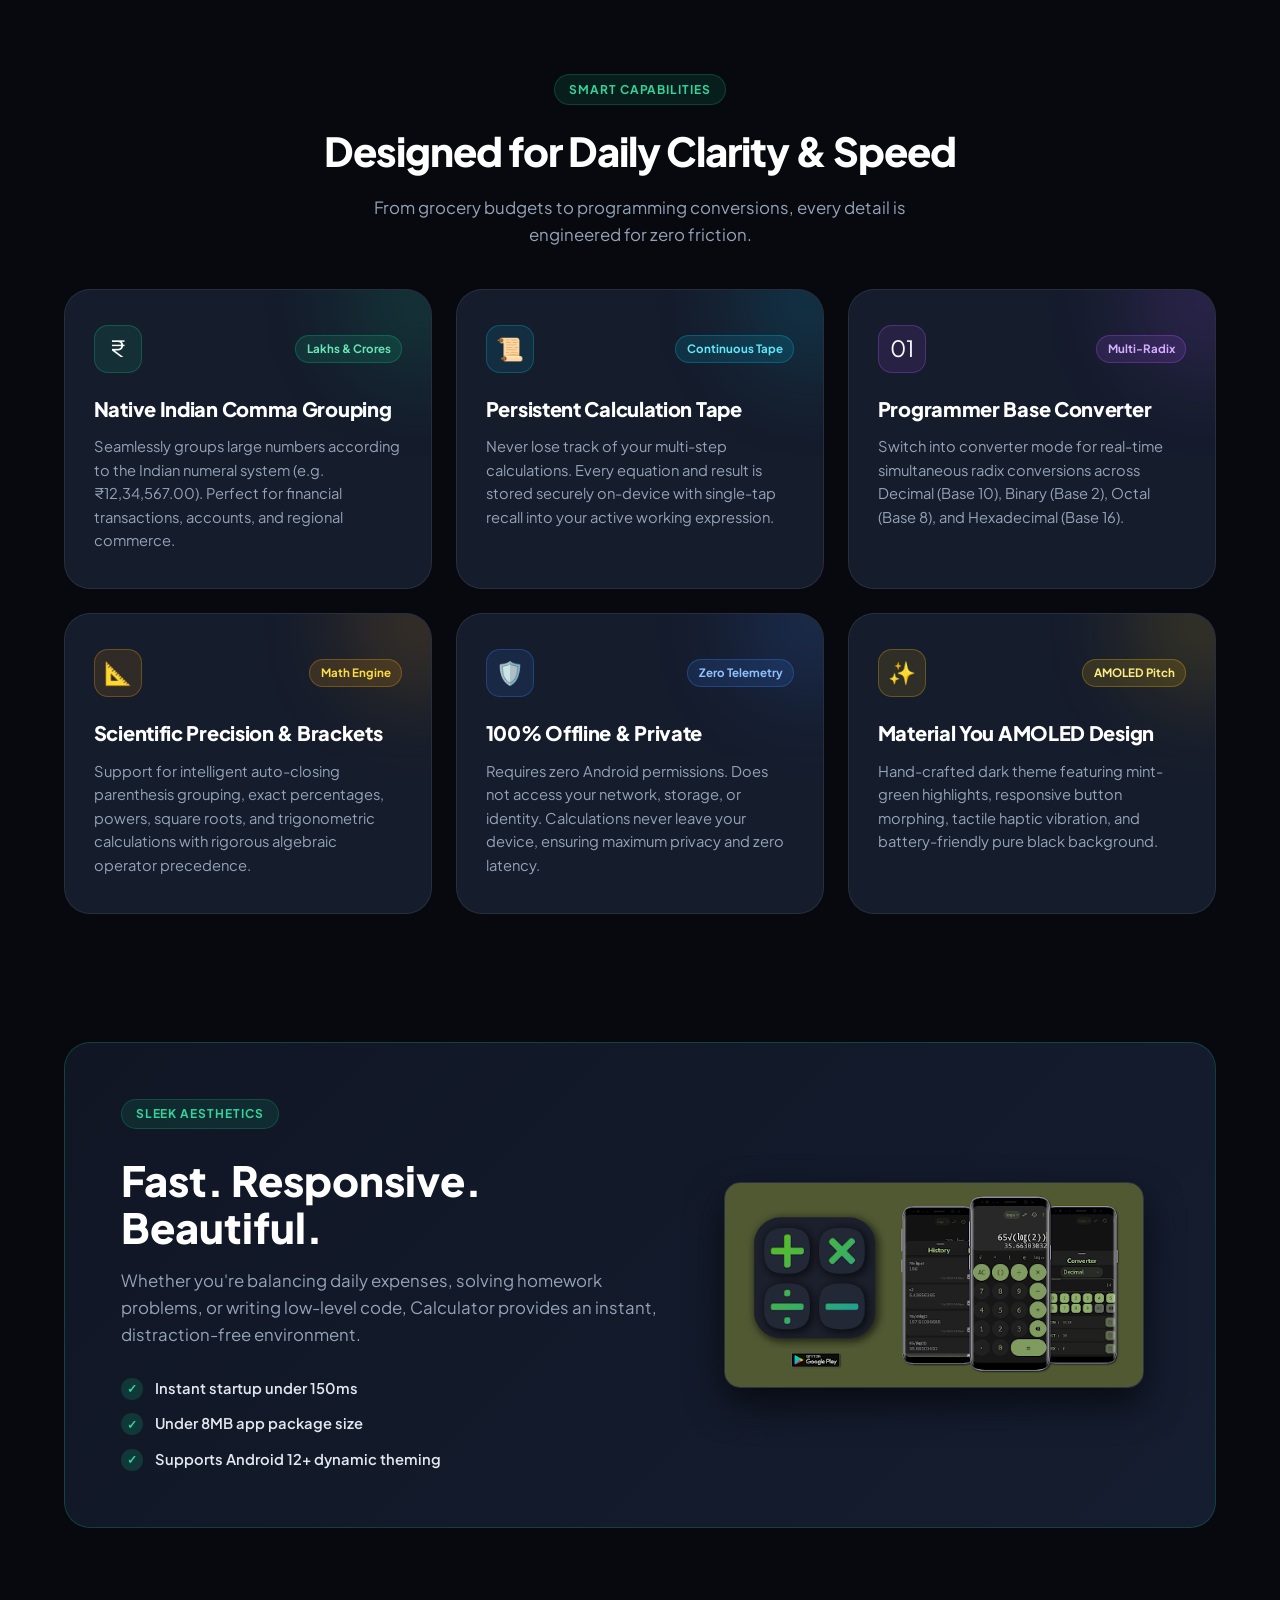
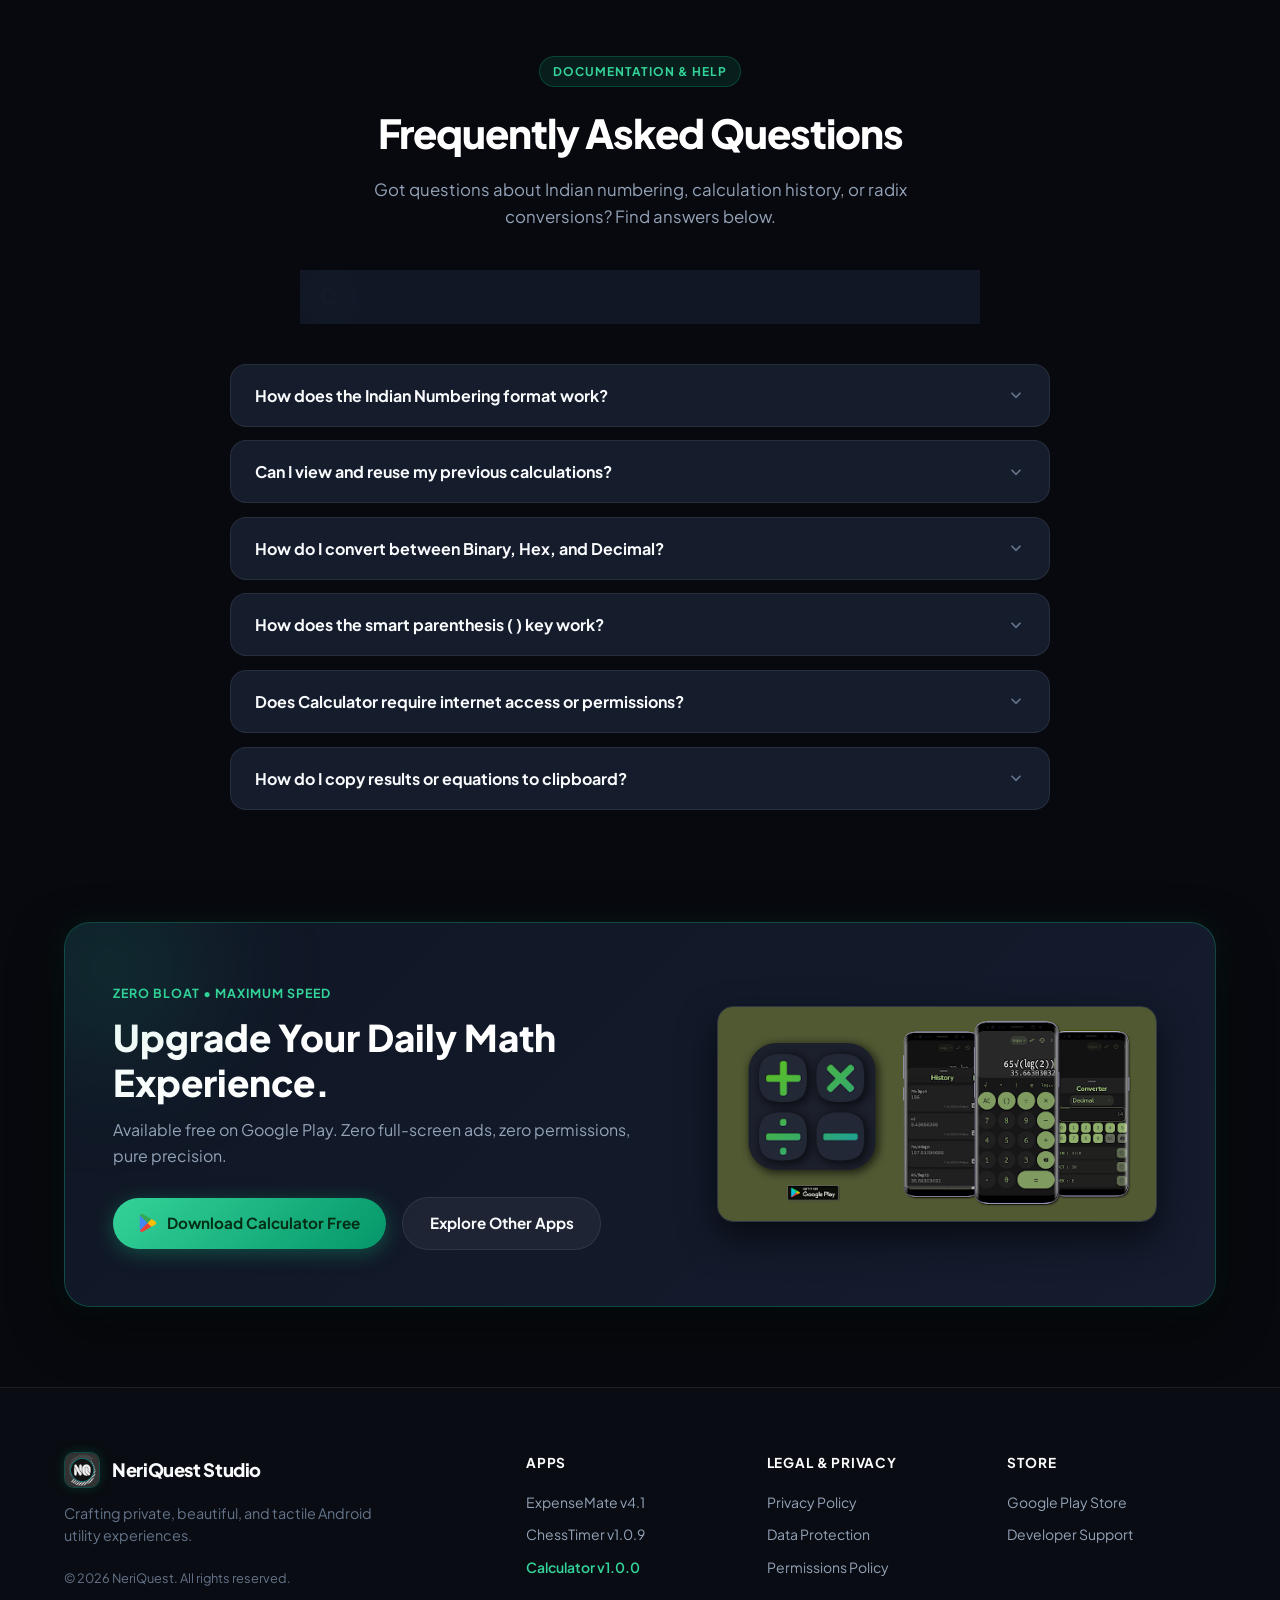
==== commit 4de783ab: "Clarify ad policy: ExpenseMate is 100% ad-free, other apps only show minimal non-intrusive banner ad" ====
--- a/calculator/index.html
+++ b/calculator/index.html
@@ -493,7 +493,7 @@
           <div class="cta-banner-content">
             <span class="cta-badge">Zero Bloat • Maximum Speed</span>
             <h2 class="cta-title">Upgrade Your Daily Math Experience.</h2>
-            <p class="cta-subtitle">Available free on Google Play. Zero advertisements, zero permissions, pure precision.</p>
+            <p class="cta-subtitle">Available free on Google Play. Zero full-screen ads, zero permissions, pure precision.</p>
             <div class="cta-actions">
               <a href="https://play.google.com/store/apps/details?id=neriquest.calculator" target="_blank" rel="noopener noreferrer" class="btn btn-primary btn-cta-glow">
                 <svg class="play-store-svg" viewBox="0 0 466 512" aria-hidden="true">
--- a/calculator/style.css
+++ b/calculator/style.css
@@ -97,53 +97,112 @@
   z-index: 0;
 }
 
+/* Dynamic Continuous Hue-Shifting Keyframes (Evolving Ambient Aurora Spectrum) */
+@keyframes ambientHueShift1 {
+  0% {
+    filter: blur(55px) hue-rotate(0deg);
+  }
+  50% {
+    filter: blur(66px) hue-rotate(180deg);
+  }
+  100% {
+    filter: blur(55px) hue-rotate(360deg);
+  }
+}
+
+@keyframes ambientHueShift2 {
+  0% {
+    filter: blur(58px) hue-rotate(0deg);
+  }
+  50% {
+    filter: blur(48px) hue-rotate(-180deg);
+  }
+  100% {
+    filter: blur(58px) hue-rotate(-360deg);
+  }
+}
+
+@keyframes ambientHueShift3 {
+  0% {
+    filter: blur(55px) hue-rotate(45deg);
+  }
+  50% {
+    filter: blur(65px) hue-rotate(225deg);
+  }
+  100% {
+    filter: blur(55px) hue-rotate(405deg);
+  }
+}
+
+@keyframes ambientHueShift4 {
+  0% {
+    filter: blur(60px) hue-rotate(-30deg);
+  }
+  50% {
+    filter: blur(50px) hue-rotate(150deg);
+  }
+  100% {
+    filter: blur(60px) hue-rotate(330deg);
+  }
+}
+
 .ambient-glow {
   position: absolute;
   border-radius: 50%;
-  filter: blur(140px);
-  opacity: 0.18;
-  will-change: transform;
-  mix-blend-mode: screen;
-}
-
+  pointer-events: none;
+  filter: blur(55px);
+  opacity: 0.52;
+  will-change: transform, filter;
+}
+
+/* Glow 1: Continuous Morphing Emerald / Cyan / Violet / Amber */
 .glow-1 {
-  width: 600px;
-  height: 600px;
-  background: radial-gradient(circle, rgba(16, 185, 129, 0.35) 0%, rgba(5, 150, 105, 0.1) 70%, transparent 100%);
-  top: -10%;
-  left: 15%;
-}
-
+  top: 4%;
+  left: 10%;
+  width: 520px;
+  height: 520px;
+  background: radial-gradient(circle, rgba(74, 222, 128, 0.18) 0%, rgba(34, 197, 94, 0.08) 42%, transparent 70%);
+  animation: ambientHueShift1 20s linear infinite;
+}
+
+/* Glow 2: Continuous Morphing Sky Cyan / Deep Indigo / Coral */
 .glow-2 {
-  width: 550px;
-  height: 550px;
-  background: radial-gradient(circle, rgba(6, 182, 212, 0.25) 0%, rgba(8, 145, 178, 0.08) 70%, transparent 100%);
-  top: 35%;
-  right: -5%;
-}
-
+  top: 32%;
+  right: 6%;
+  width: 480px;
+  height: 480px;
+  background: radial-gradient(circle, rgba(56, 189, 248, 0.16) 0%, rgba(14, 165, 233, 0.07) 42%, transparent 70%);
+  animation: ambientHueShift2 26s linear infinite;
+}
+
+/* Glow 3: Continuous Morphing Lavender Violet / Rose / Emerald */
 .glow-3 {
-  width: 500px;
-  height: 500px;
-  background: radial-gradient(circle, rgba(168, 85, 247, 0.22) 0%, rgba(147, 51, 234, 0.06) 70%, transparent 100%);
   bottom: 10%;
-  left: 5%;
-}
-
+  left: 8%;
+  width: 520px;
+  height: 520px;
+  background: radial-gradient(circle, rgba(192, 132, 252, 0.16) 0%, rgba(168, 85, 247, 0.06) 42%, transparent 70%);
+  animation: ambientHueShift3 24s linear infinite;
+}
+
+/* Glow 4: Continuous Morphing Warm Amber / Magenta / Teal */
 .glow-4 {
-  width: 550px;
-  height: 550px;
-  background: radial-gradient(circle, rgba(245, 158, 11, 0.2) 0%, rgba(217, 119, 6, 0.05) 70%, transparent 100%);
-  bottom: -15%;
-  right: 20%;
+  top: 60%;
+  left: 42%;
+  width: 460px;
+  height: 460px;
+  background: radial-gradient(circle, rgba(251, 146, 60, 0.14) 0%, rgba(245, 158, 11, 0.05) 42%, transparent 70%);
+  animation: ambientHueShift4 30s linear infinite;
 }
 
 .ambient-frosted-diffuser {
   position: absolute;
   inset: 0;
-  backdrop-filter: blur(40px);
-  -webkit-backdrop-filter: blur(40px);
-  background: radial-gradient(circle at 50% 50%, rgba(7, 9, 14, 0.3) 0%, rgba(7, 9, 14, 0.85) 100%);
+  backdrop-filter: blur(20px);
+  -webkit-backdrop-filter: blur(20px);
+  background: radial-gradient(circle at 50% 50%, transparent 65%, rgba(7, 9, 12, 0.3) 100%);
+  pointer-events: none;
+  z-index: 1;
 }
 
 /* ==========================================================================
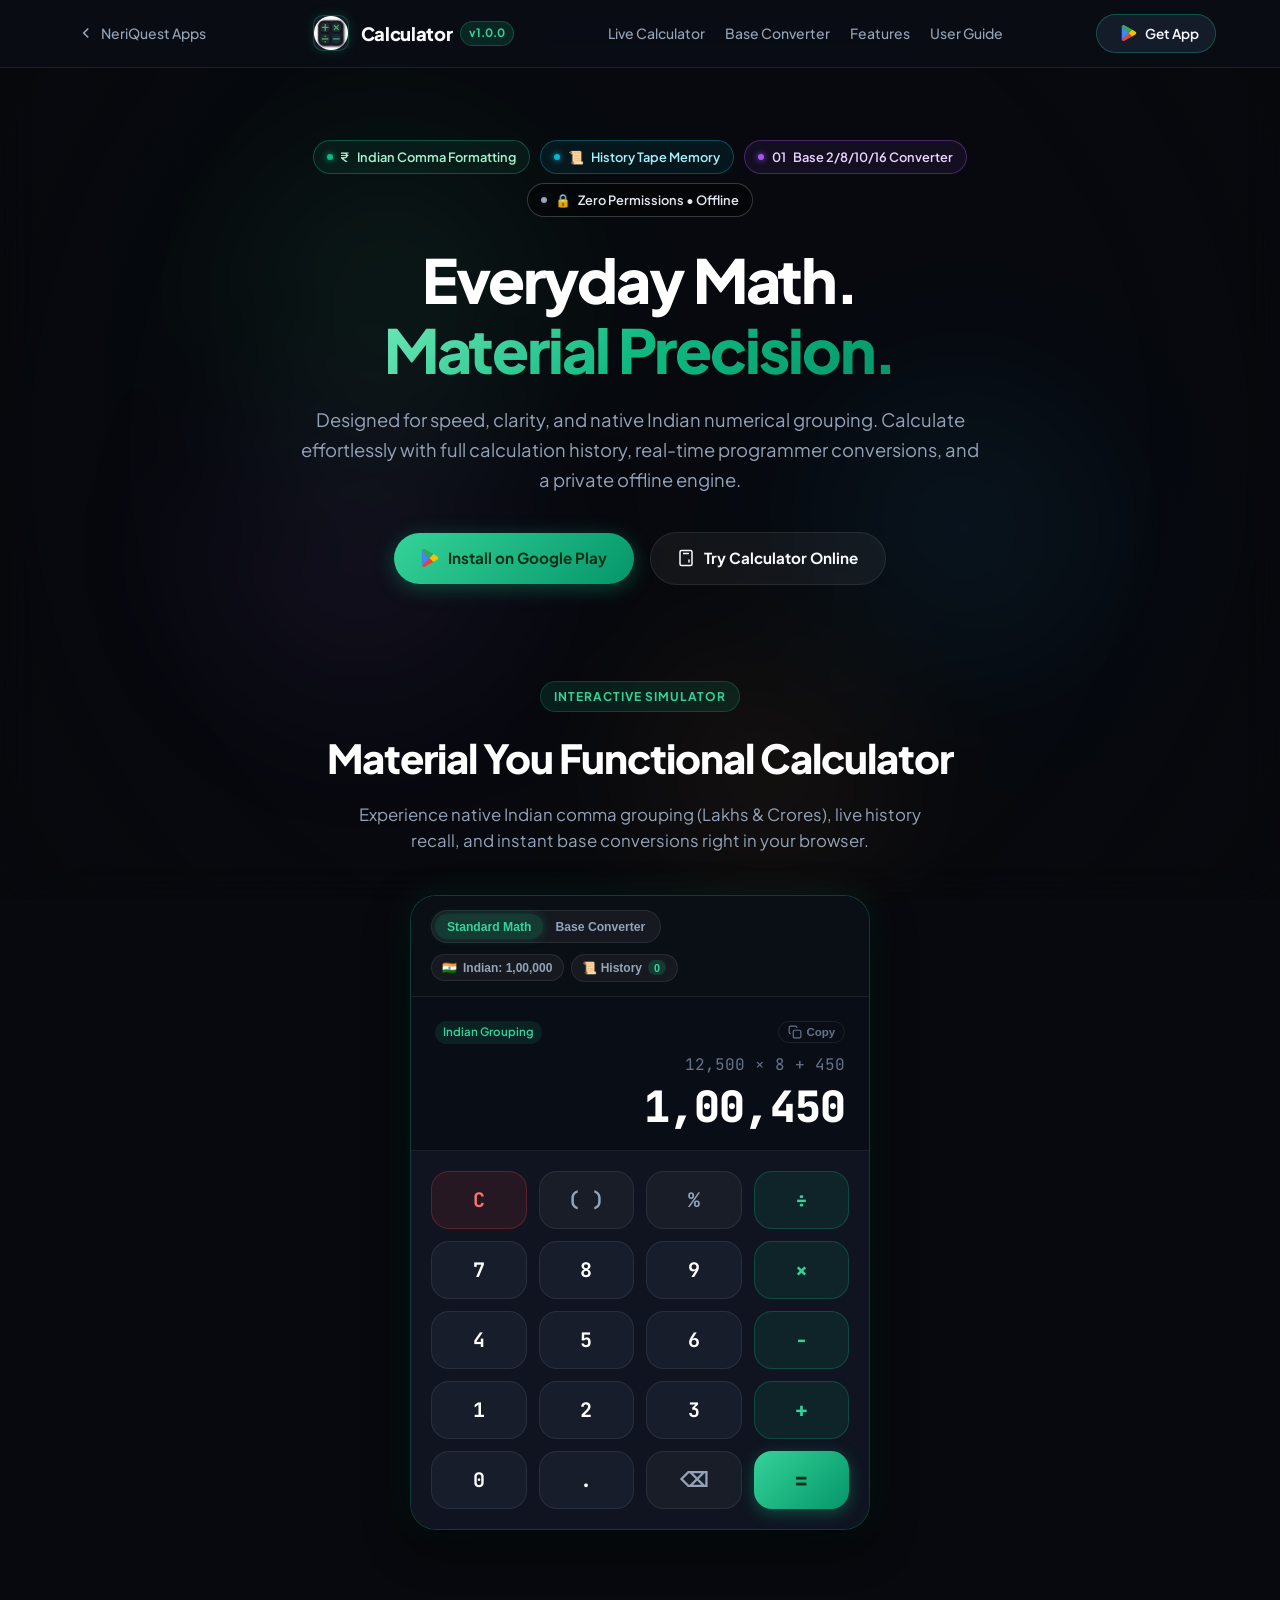
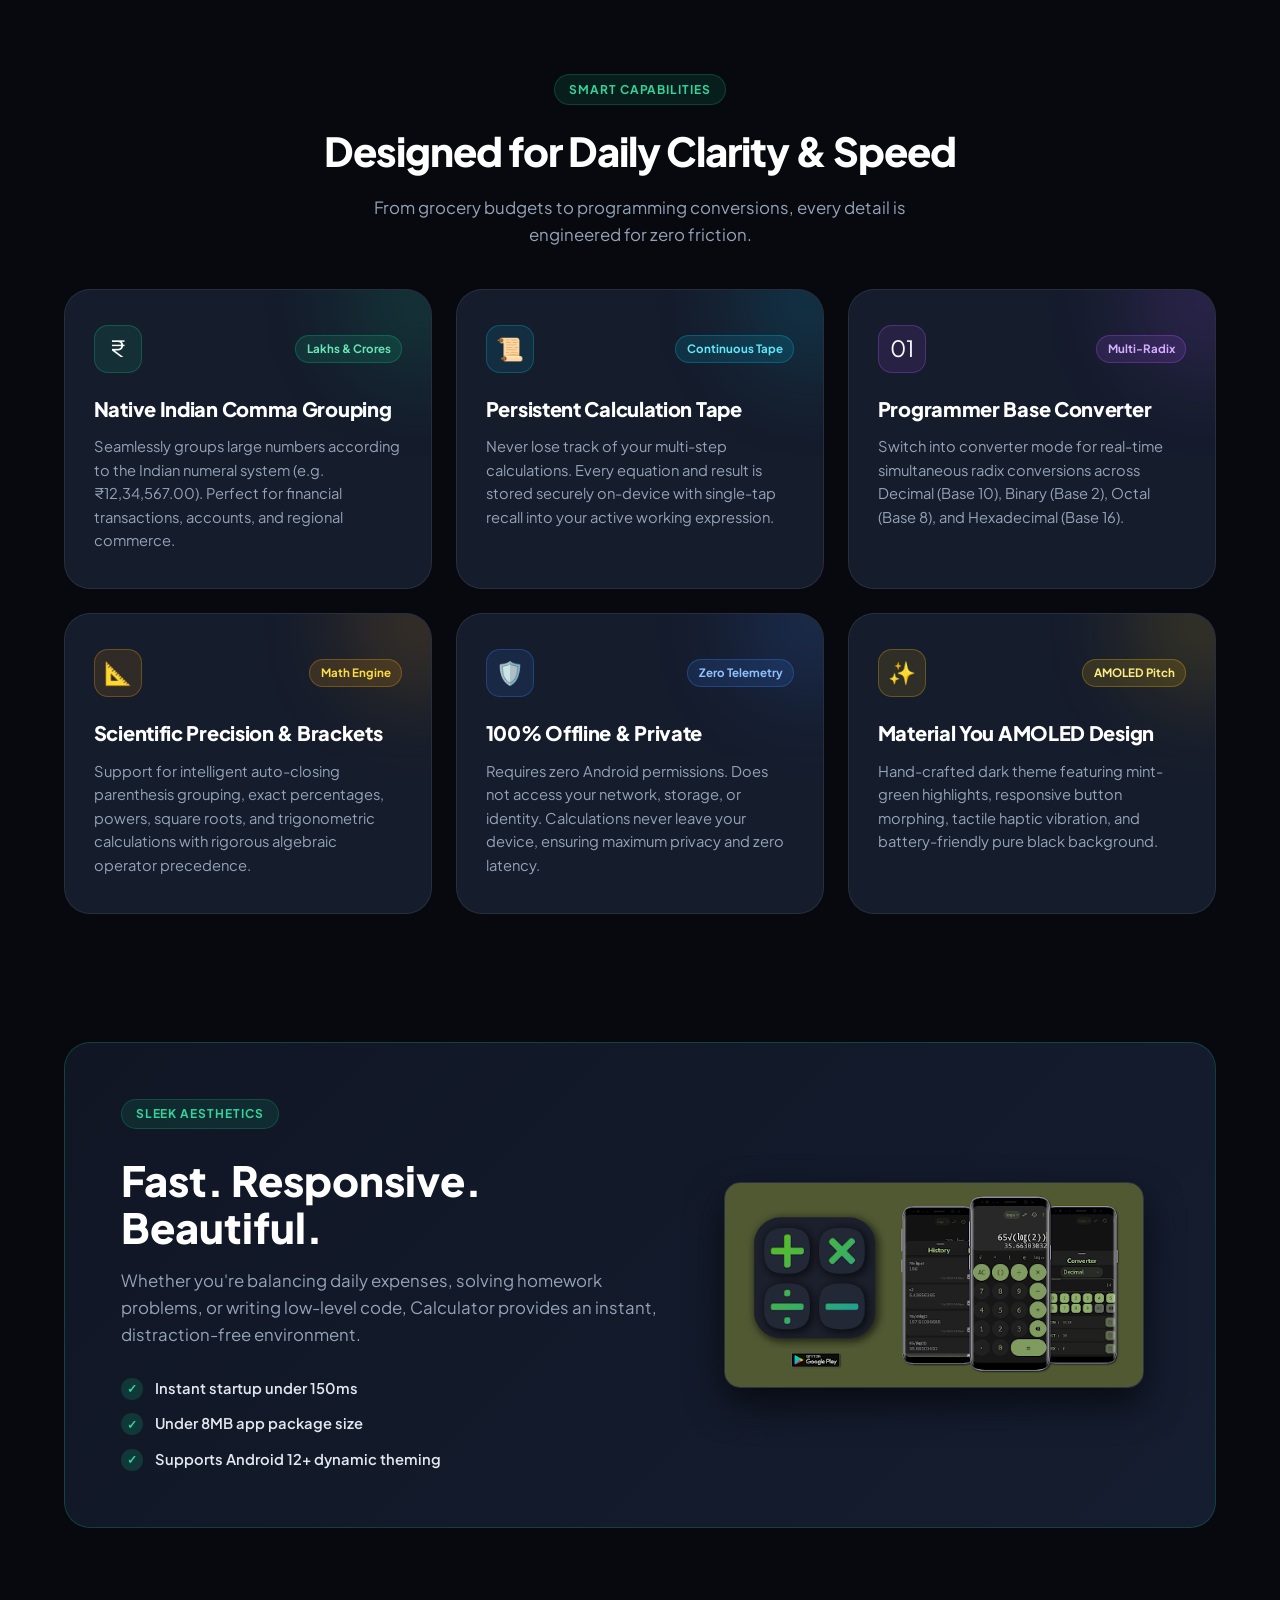
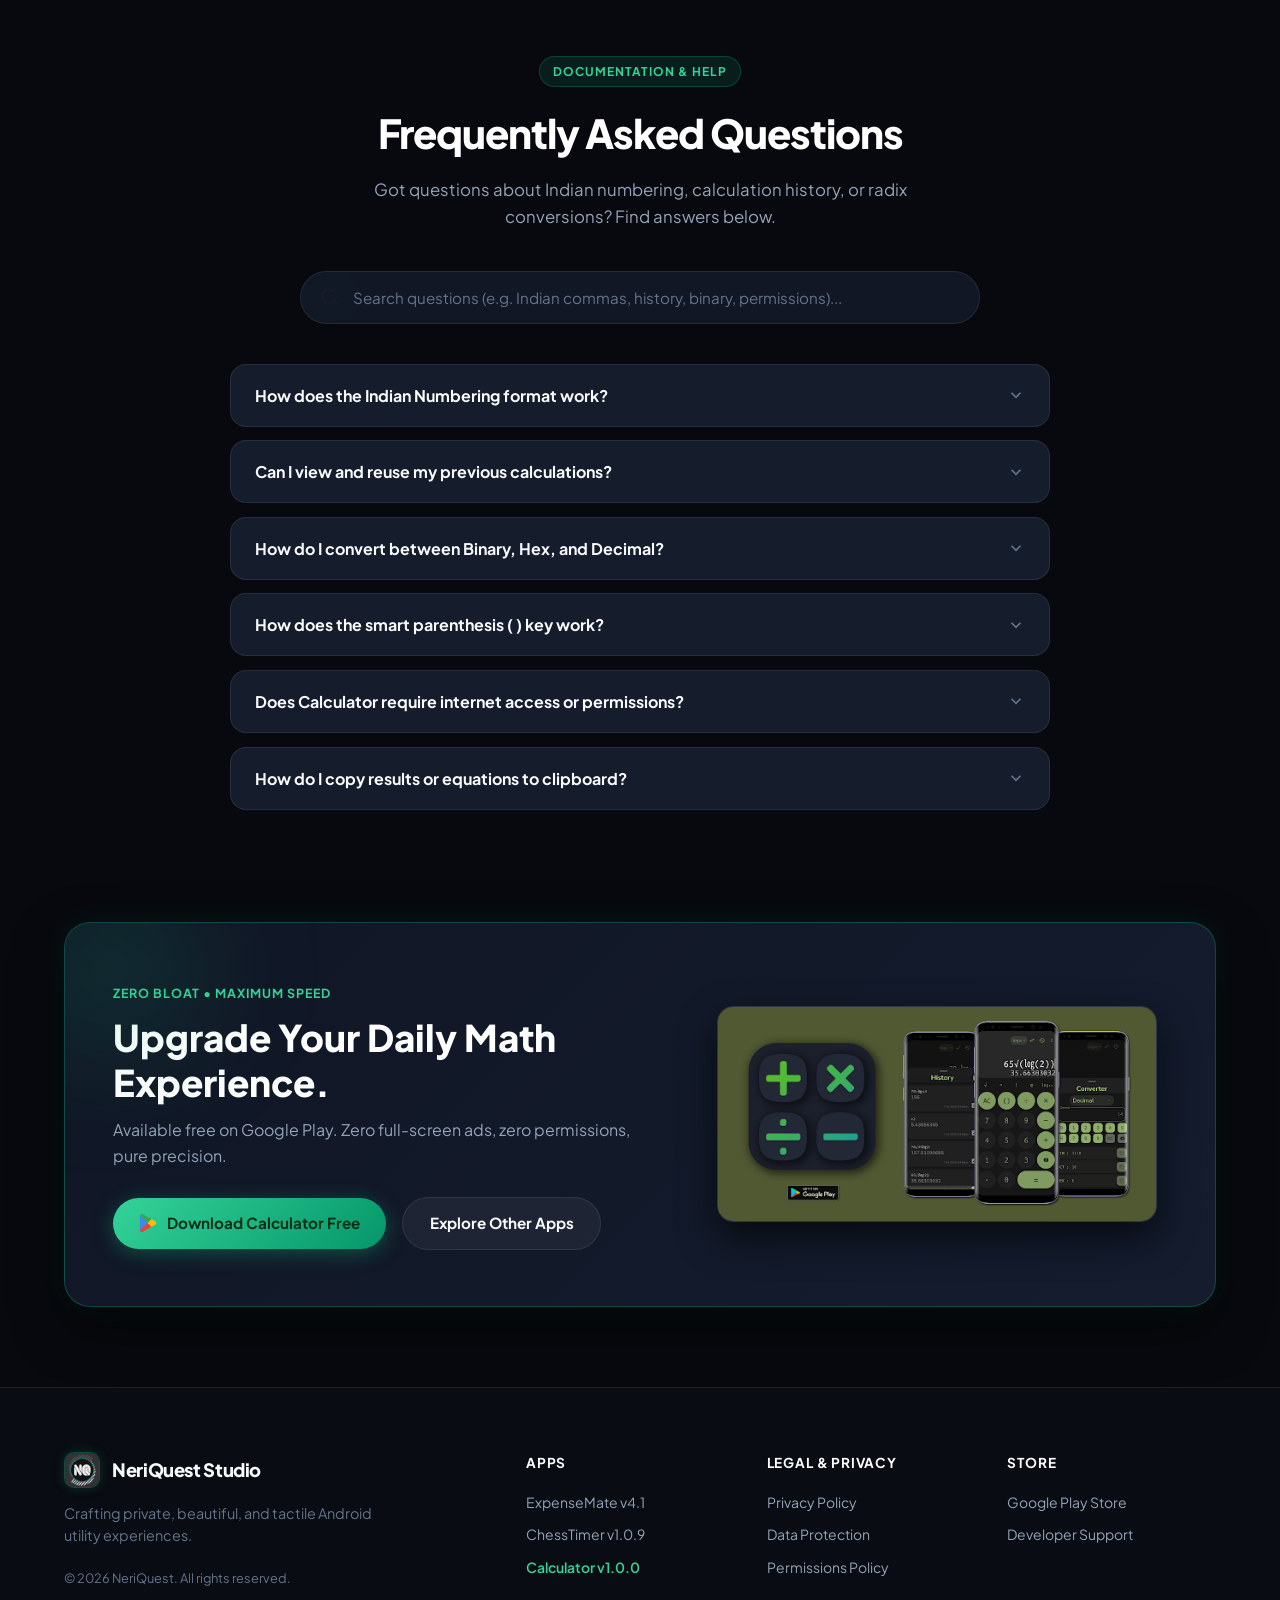
==== commit e8b3dca1: "Reorganize image assets into dedicated product folders and update all website image references to us" ====
--- a/calculator/index.html
+++ b/calculator/index.html
@@ -9,7 +9,7 @@
   <link rel="preconnect" href="https://fonts.gstatic.com" crossorigin>
   <link href="https://fonts.googleapis.com/css2?family=Plus+Jakarta+Sans:wght@400;500;600;700;800;900&family=JetBrains+Mono:wght@400;500;600;700&display=swap" rel="stylesheet">
   <link rel="stylesheet" href="style.css">
-  <link rel="icon" type="image/png" href="../images/calcLogo.png">
+  <link rel="icon" type="image/png" href="../images/calculator/calcLogo.png">
 </head>
 <body>
 
@@ -32,7 +32,7 @@
 
       <div class="brand">
         <div class="nav-logo-box">
-          <img src="../images/calcLogo.png" alt="Calculator Icon" class="nav-logo">
+          <img src="../images/calculator/calcLogo.png" alt="Calculator Icon" class="nav-logo">
         </div>
         <div class="brand-info">
           <span class="brand-name">Calculator</span>
@@ -392,7 +392,7 @@
               </div>
             </div>
             <div class="showcase-visual">
-              <img src="../images/calculator_banner.png" alt="Calculator App Banner" class="showcase-banner-img" loading="lazy">
+              <img src="../images/calculator/calculator_banner.png" alt="Calculator App Banner" class="showcase-banner-img" loading="lazy">
             </div>
           </div>
         </div>
@@ -510,7 +510,7 @@
             </div>
           </div>
           <div class="cta-banner-media">
-            <img src="../images/calculator_banner.png" alt="Calculator Banner" class="cta-media-img" loading="lazy">
+            <img src="../images/calculator/calculator_banner.png" alt="Calculator Banner" class="cta-media-img" loading="lazy">
           </div>
         </div>
       </div>
@@ -523,7 +523,7 @@
       <div class="footer-brand-col">
         <a href="../" class="brand">
           <div class="nav-logo-box">
-            <img src="../images/logo.png" alt="NeriQuest Logo" class="nav-logo">
+            <img src="../images/neriquest/logo.png" alt="NeriQuest Logo" class="nav-logo">
           </div>
           <span class="brand-name">NeriQuest Studio</span>
         </a>
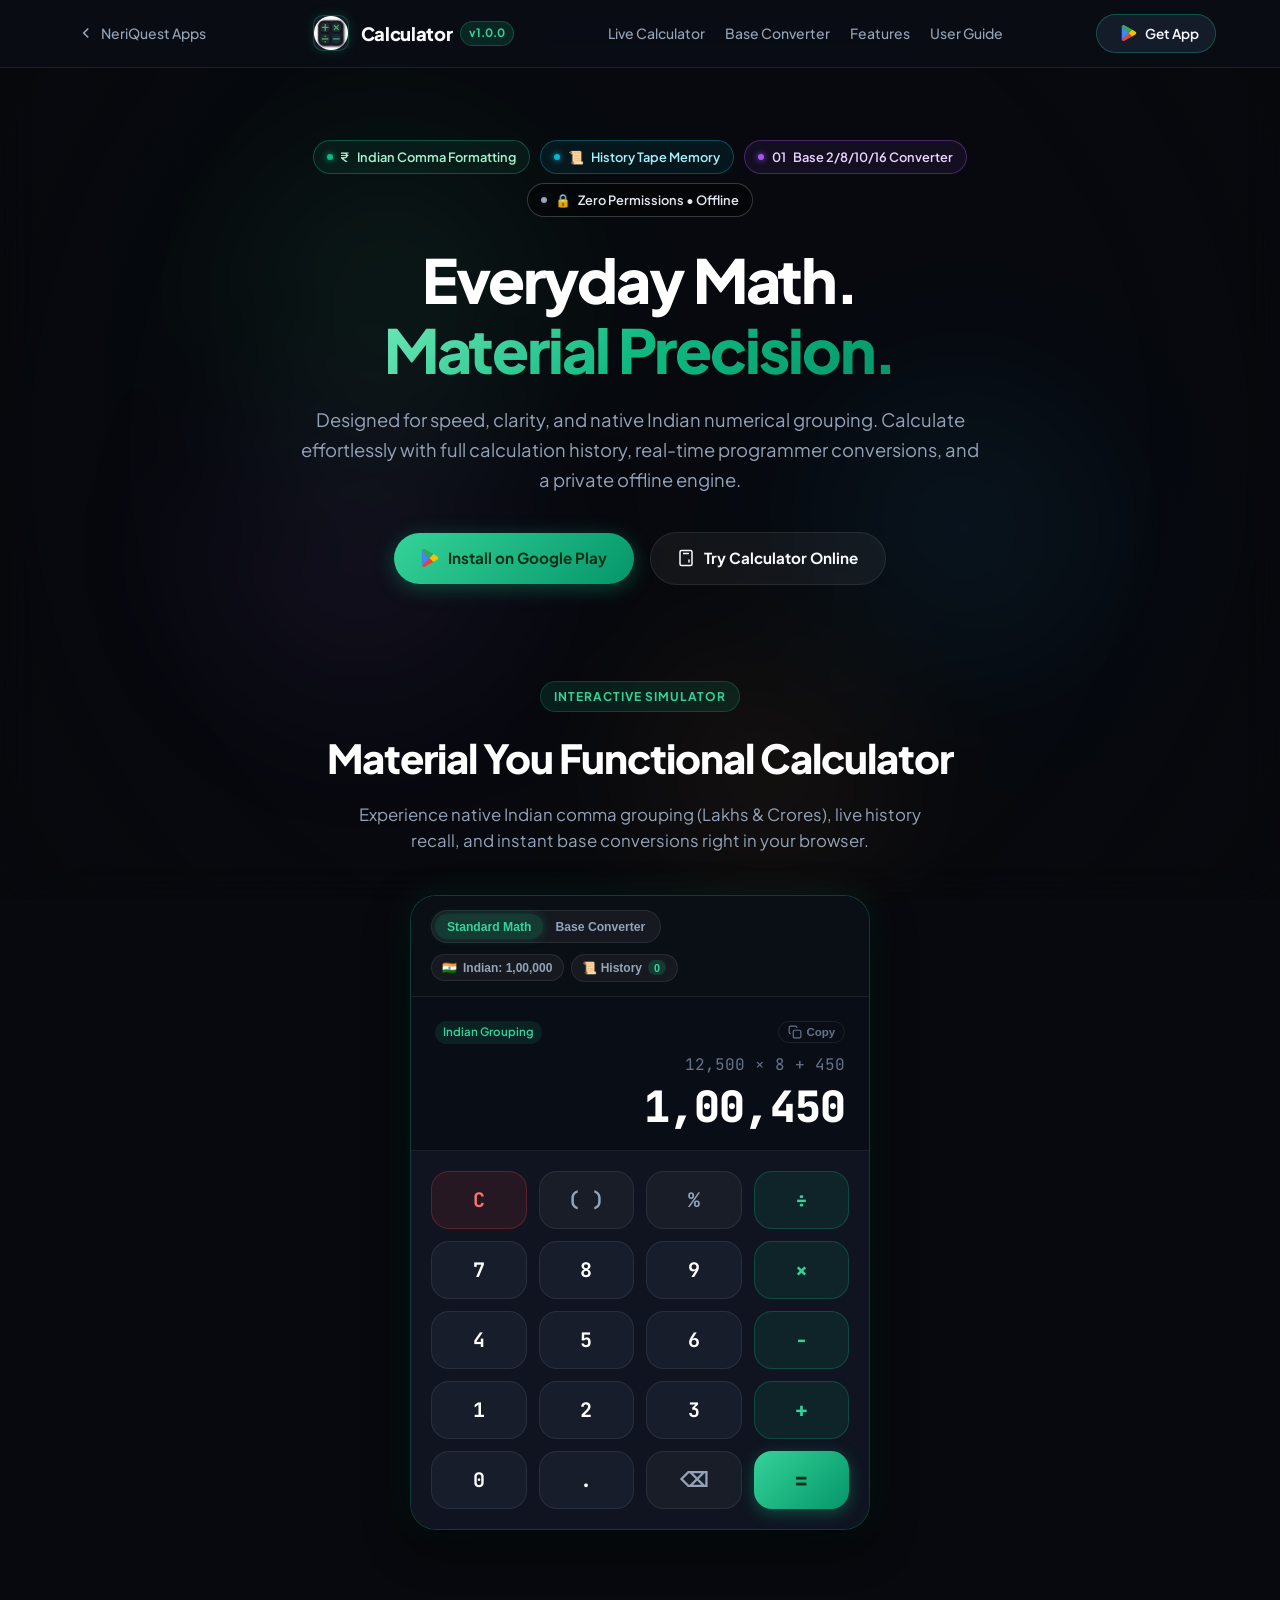
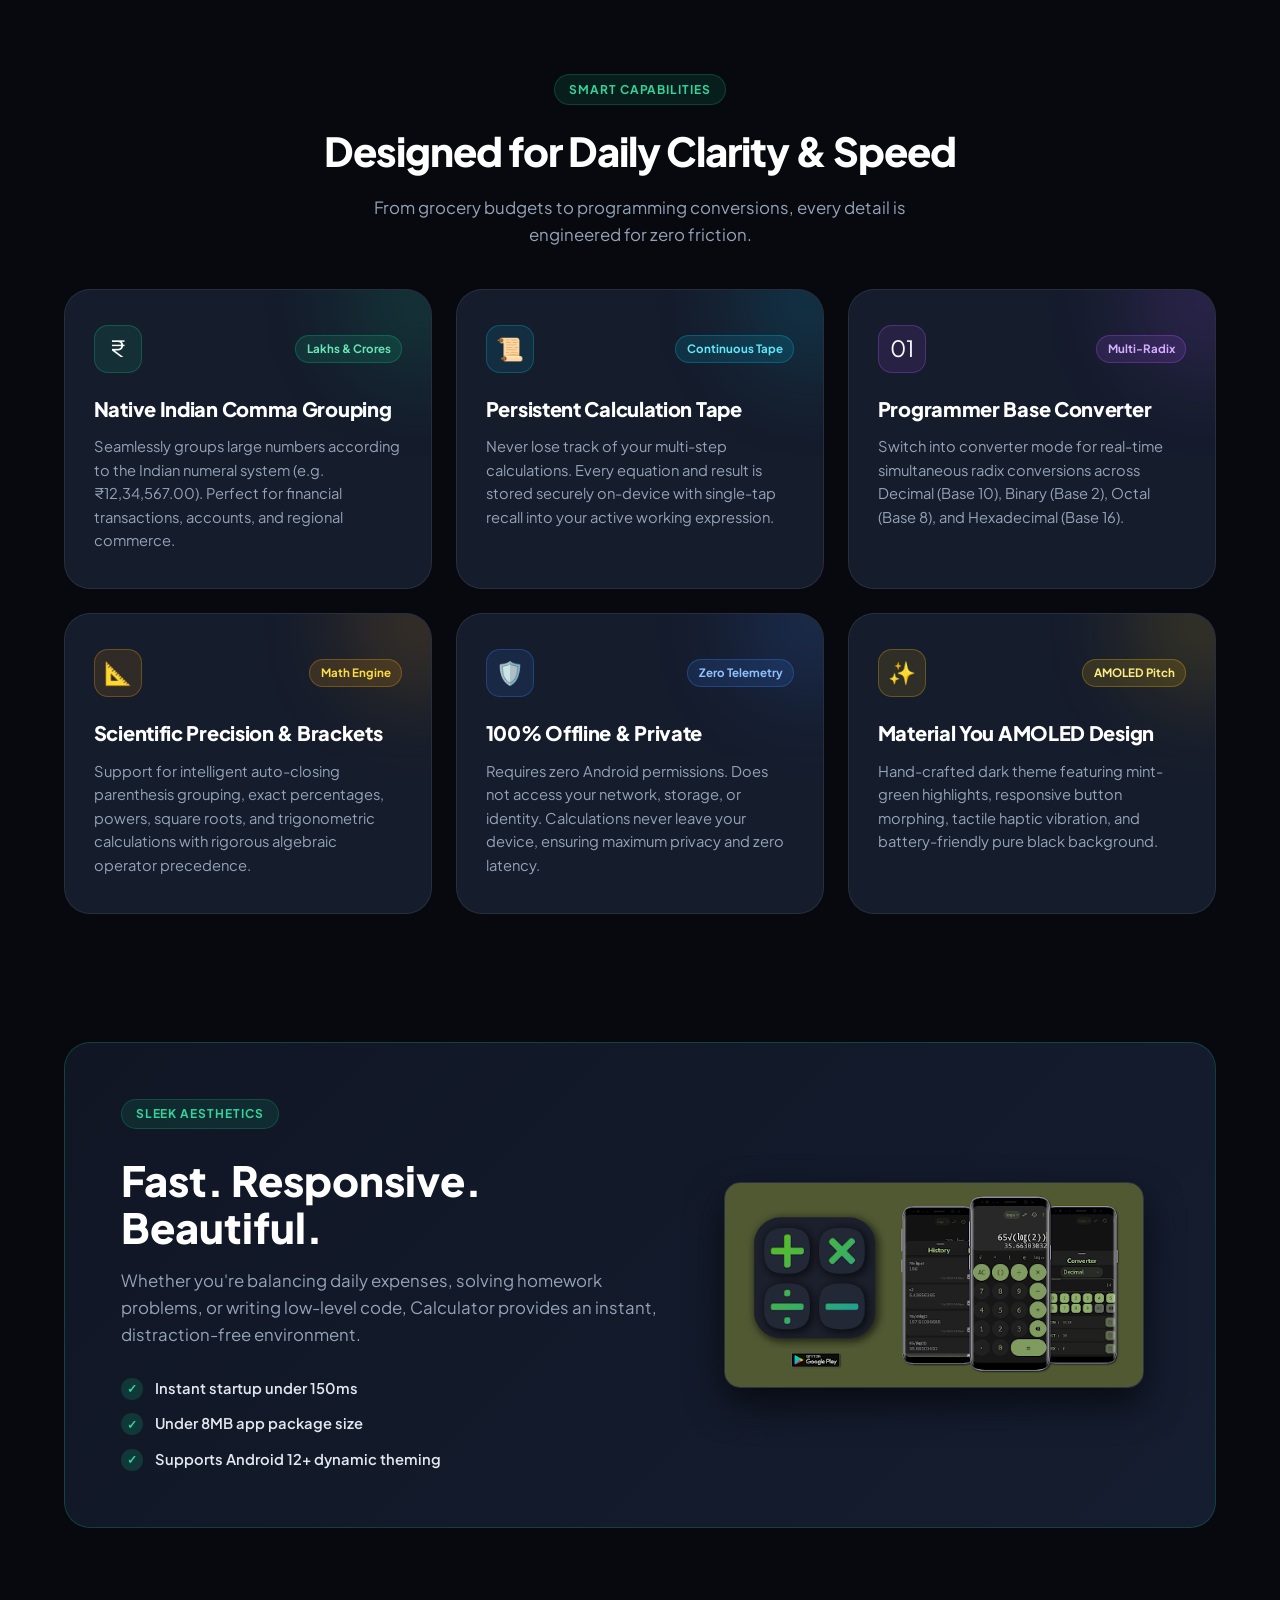
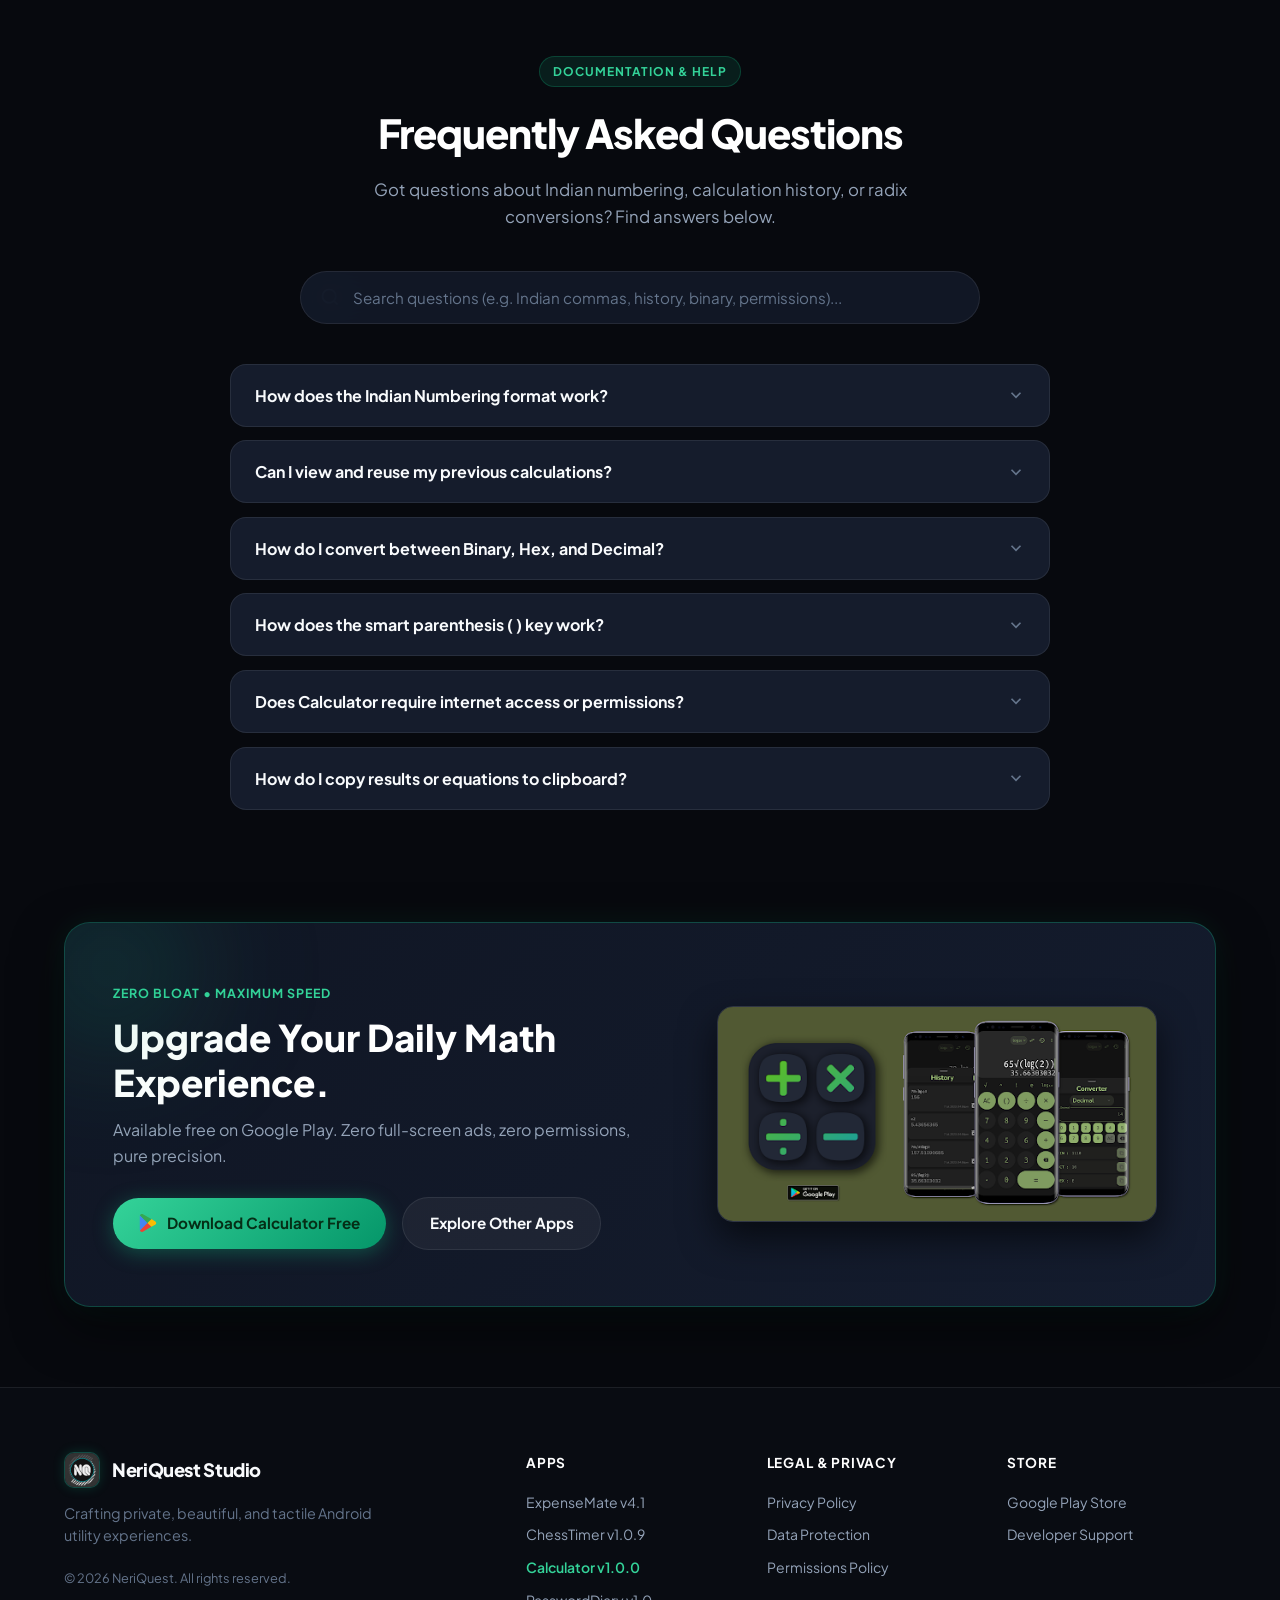
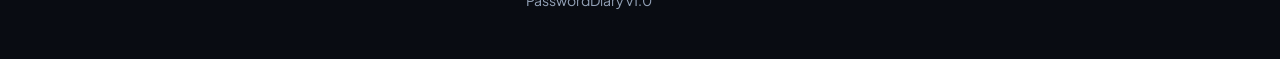
==== commit 469e008d: "Add PasswordDiary app showcase, live password generator, and dedicated product page" ====
--- a/calculator/index.html
+++ b/calculator/index.html
@@ -537,6 +537,7 @@
           <a href="../expensemate/">ExpenseMate v4.1</a>
           <a href="../chesstimer/">ChessTimer v1.0.9</a>
           <a href="../calculator/" class="active-footer-link">Calculator v1.0.0</a>
+          <a href="../passworddiary/">PasswordDiary v1.0</a>
         </div>
         <div class="footer-col">
           <span class="footer-heading">Legal & Privacy</span>
--- a/calculator/style.css
+++ b/calculator/style.css
@@ -48,6 +48,9 @@
 }
 
 html {
+  overflow-x: hidden;
+  max-width: 100%;
+  width: 100%;
   scroll-behavior: smooth;
   font-family: var(--font-family);
   background-color: var(--bg-amoled);
@@ -73,6 +76,8 @@
 }
 
 body {
+  max-width: 100%;
+  width: 100%;
   position: relative;
   overflow-x: hidden;
   min-height: 100vh;
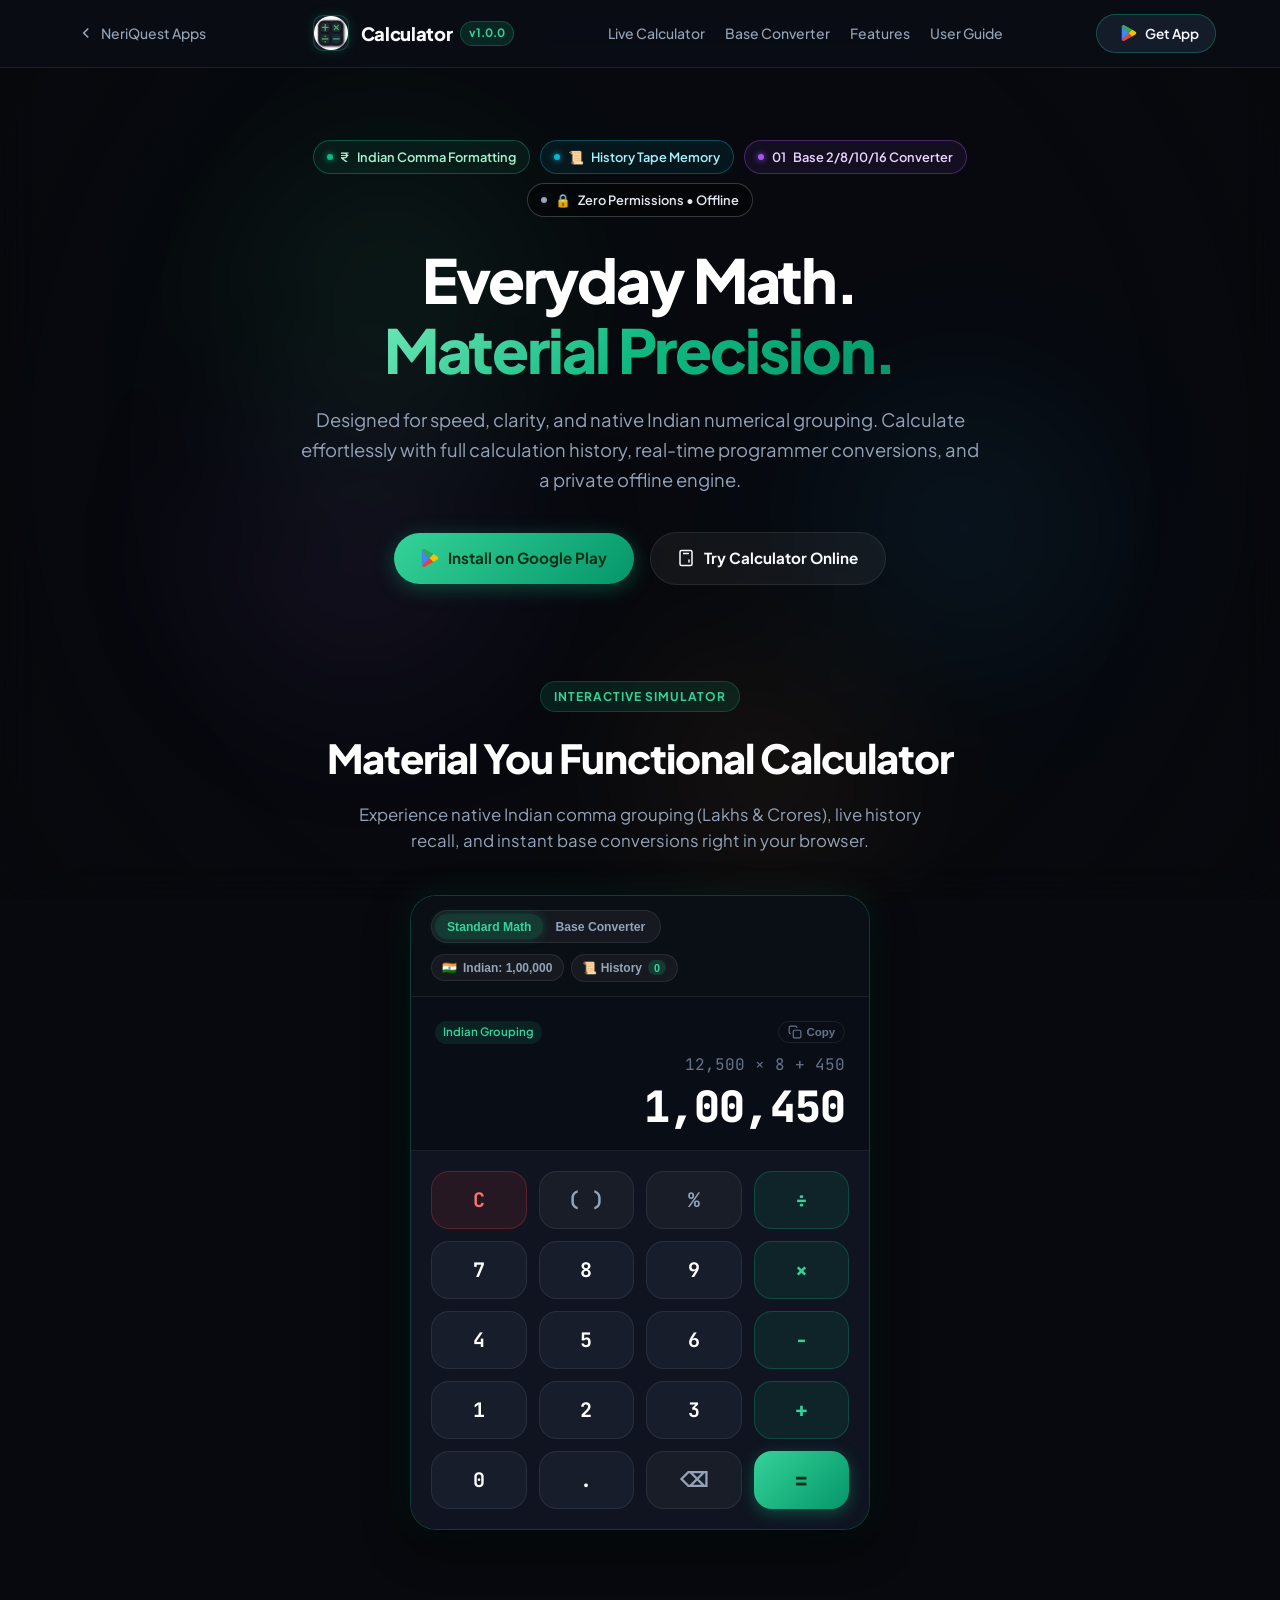
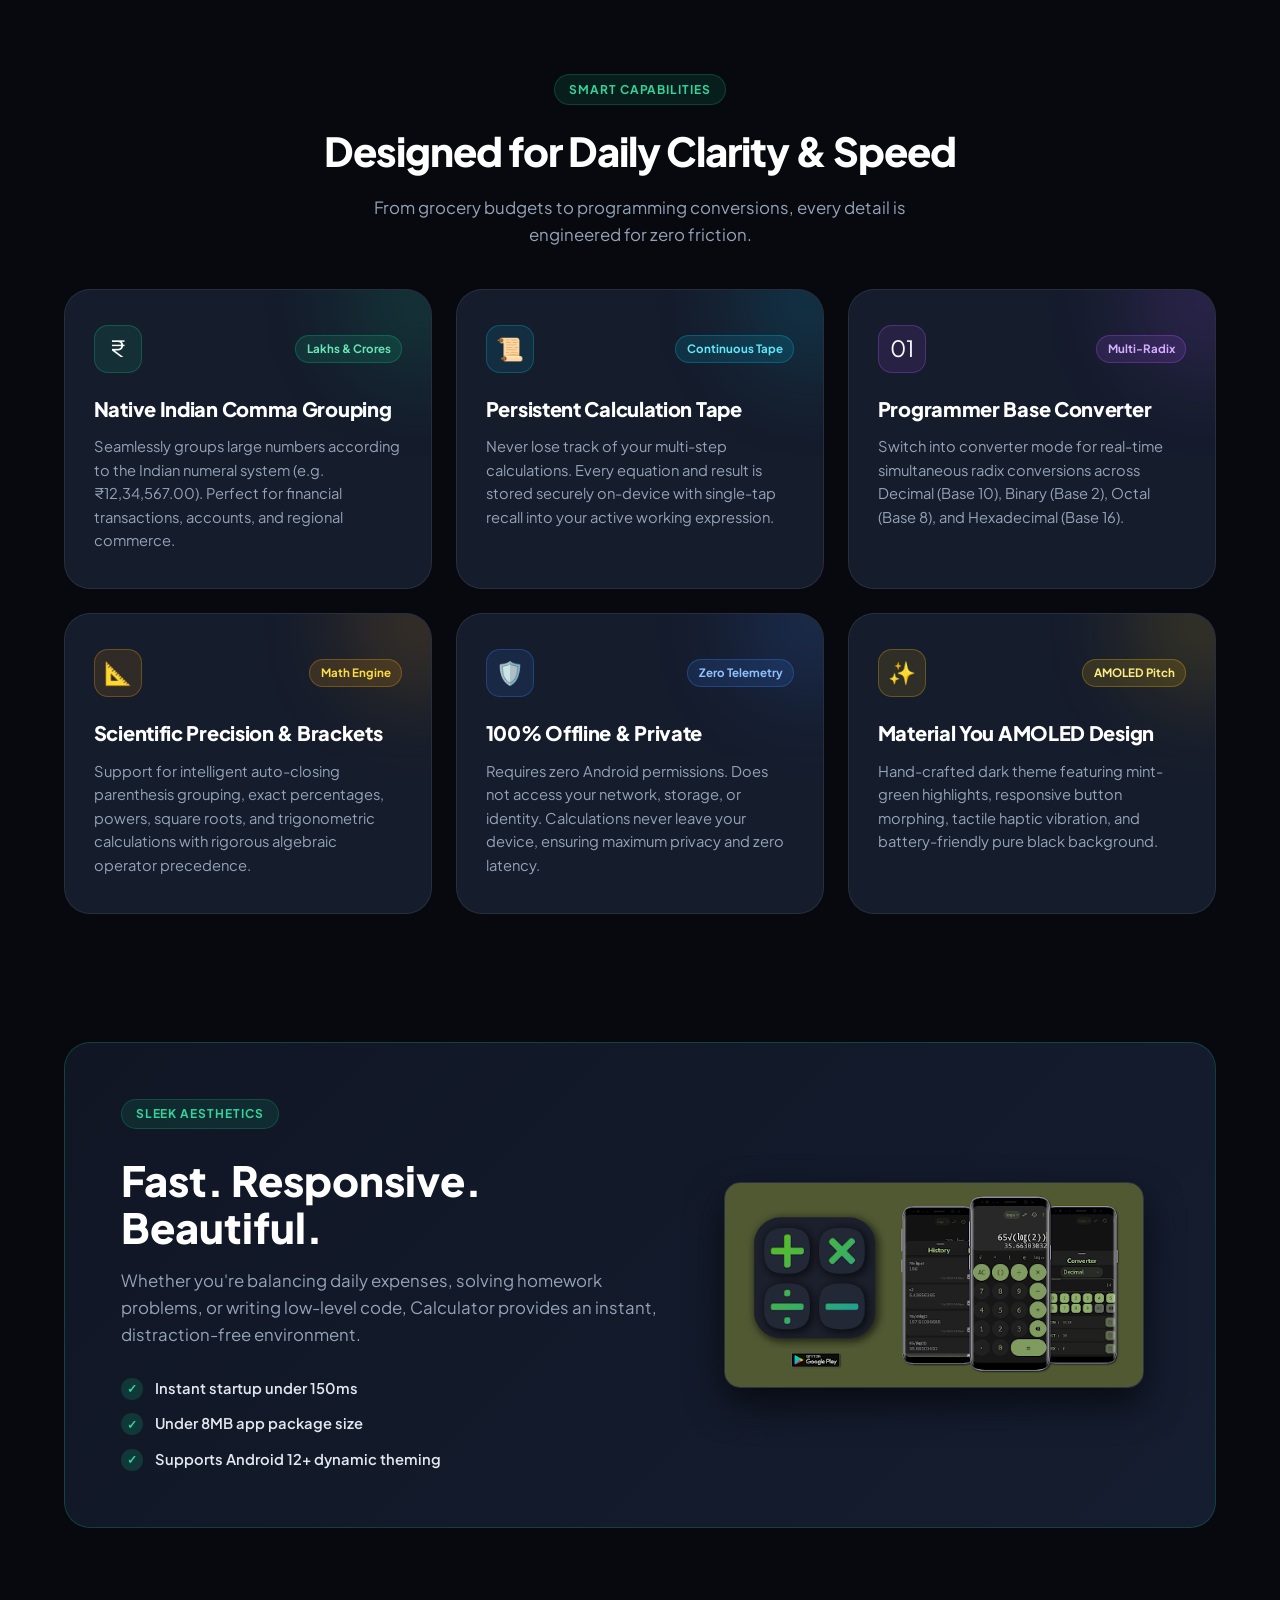
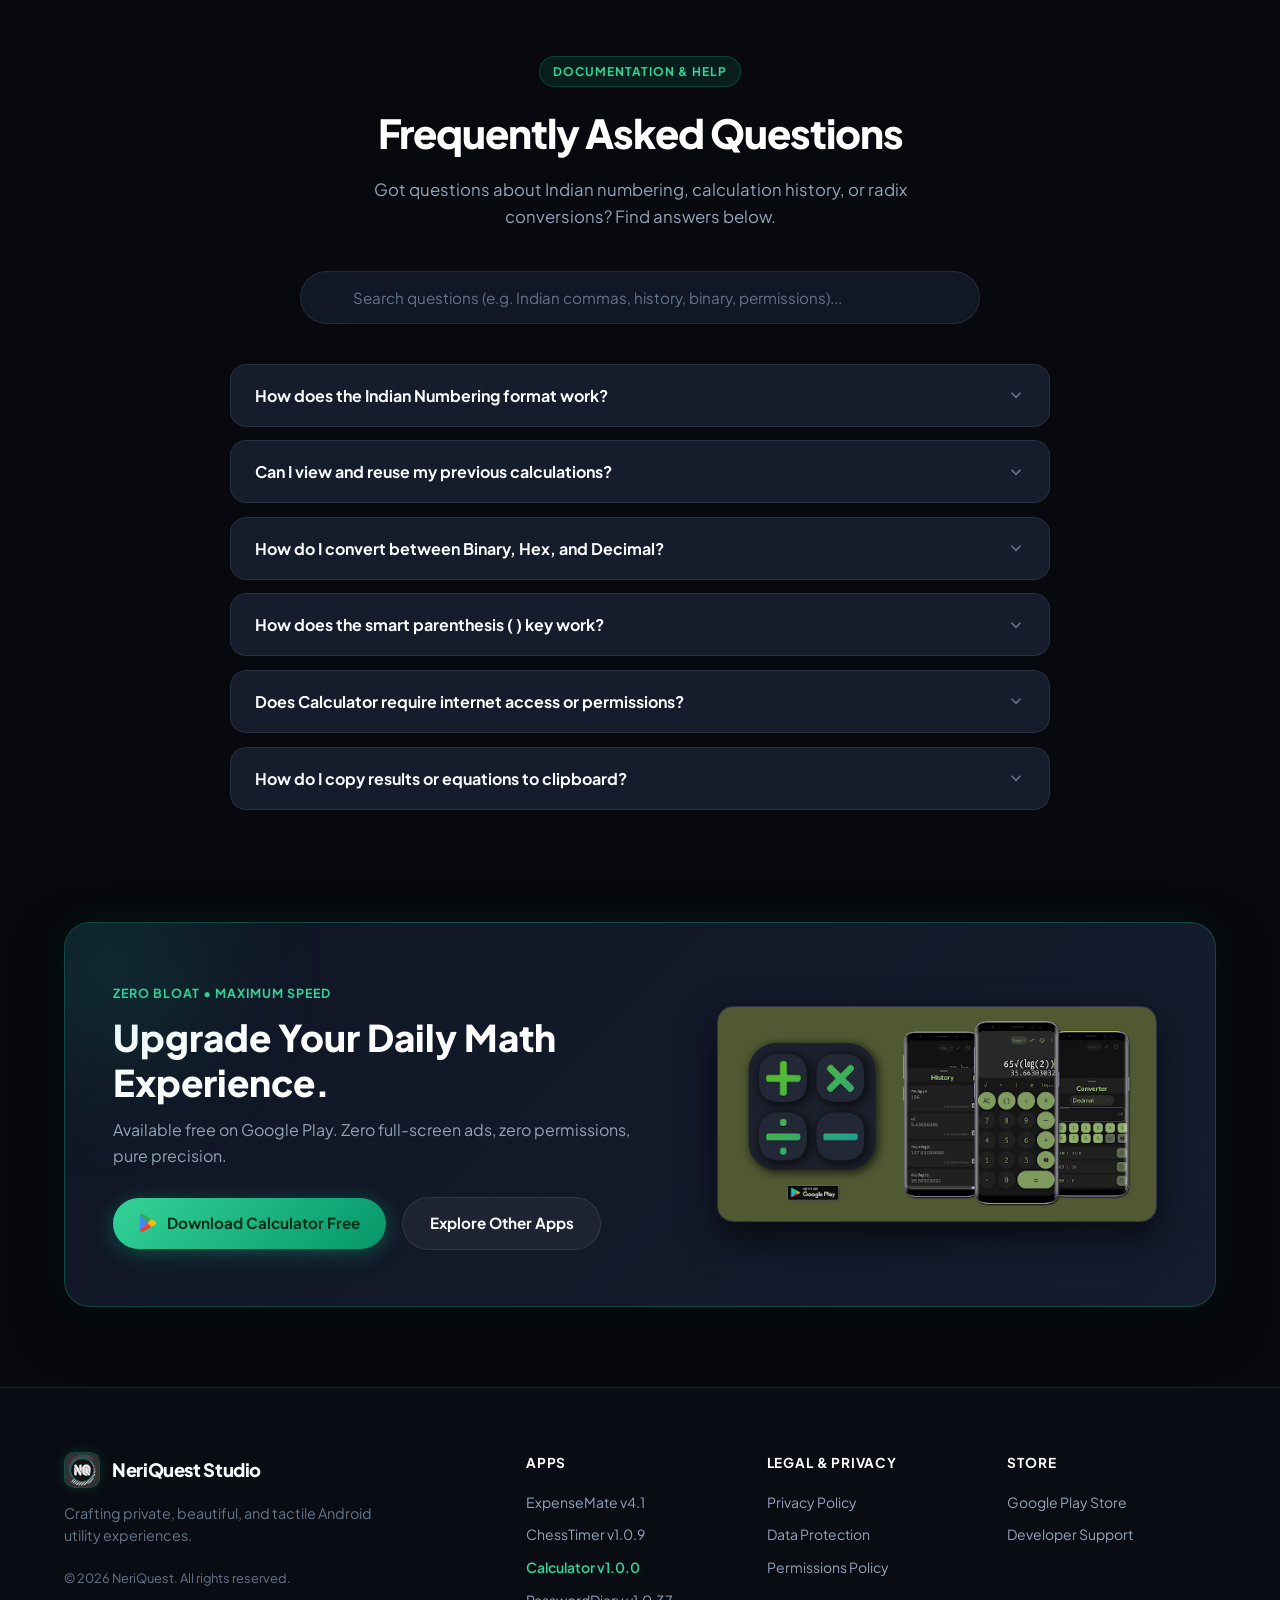
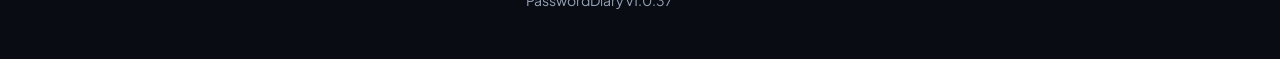
==== commit 01b103e5: "Update PasswordDiary with AES-256 envelope encryption, Google Drive sync, and fix mobile download bu" ====
--- a/calculator/index.html
+++ b/calculator/index.html
@@ -537,7 +537,7 @@
           <a href="../expensemate/">ExpenseMate v4.1</a>
           <a href="../chesstimer/">ChessTimer v1.0.9</a>
           <a href="../calculator/" class="active-footer-link">Calculator v1.0.0</a>
-          <a href="../passworddiary/">PasswordDiary v1.0</a>
+          <a href="../passworddiary/">PasswordDiary v1.0.37</a>
         </div>
         <div class="footer-col">
           <span class="footer-heading">Legal & Privacy</span>
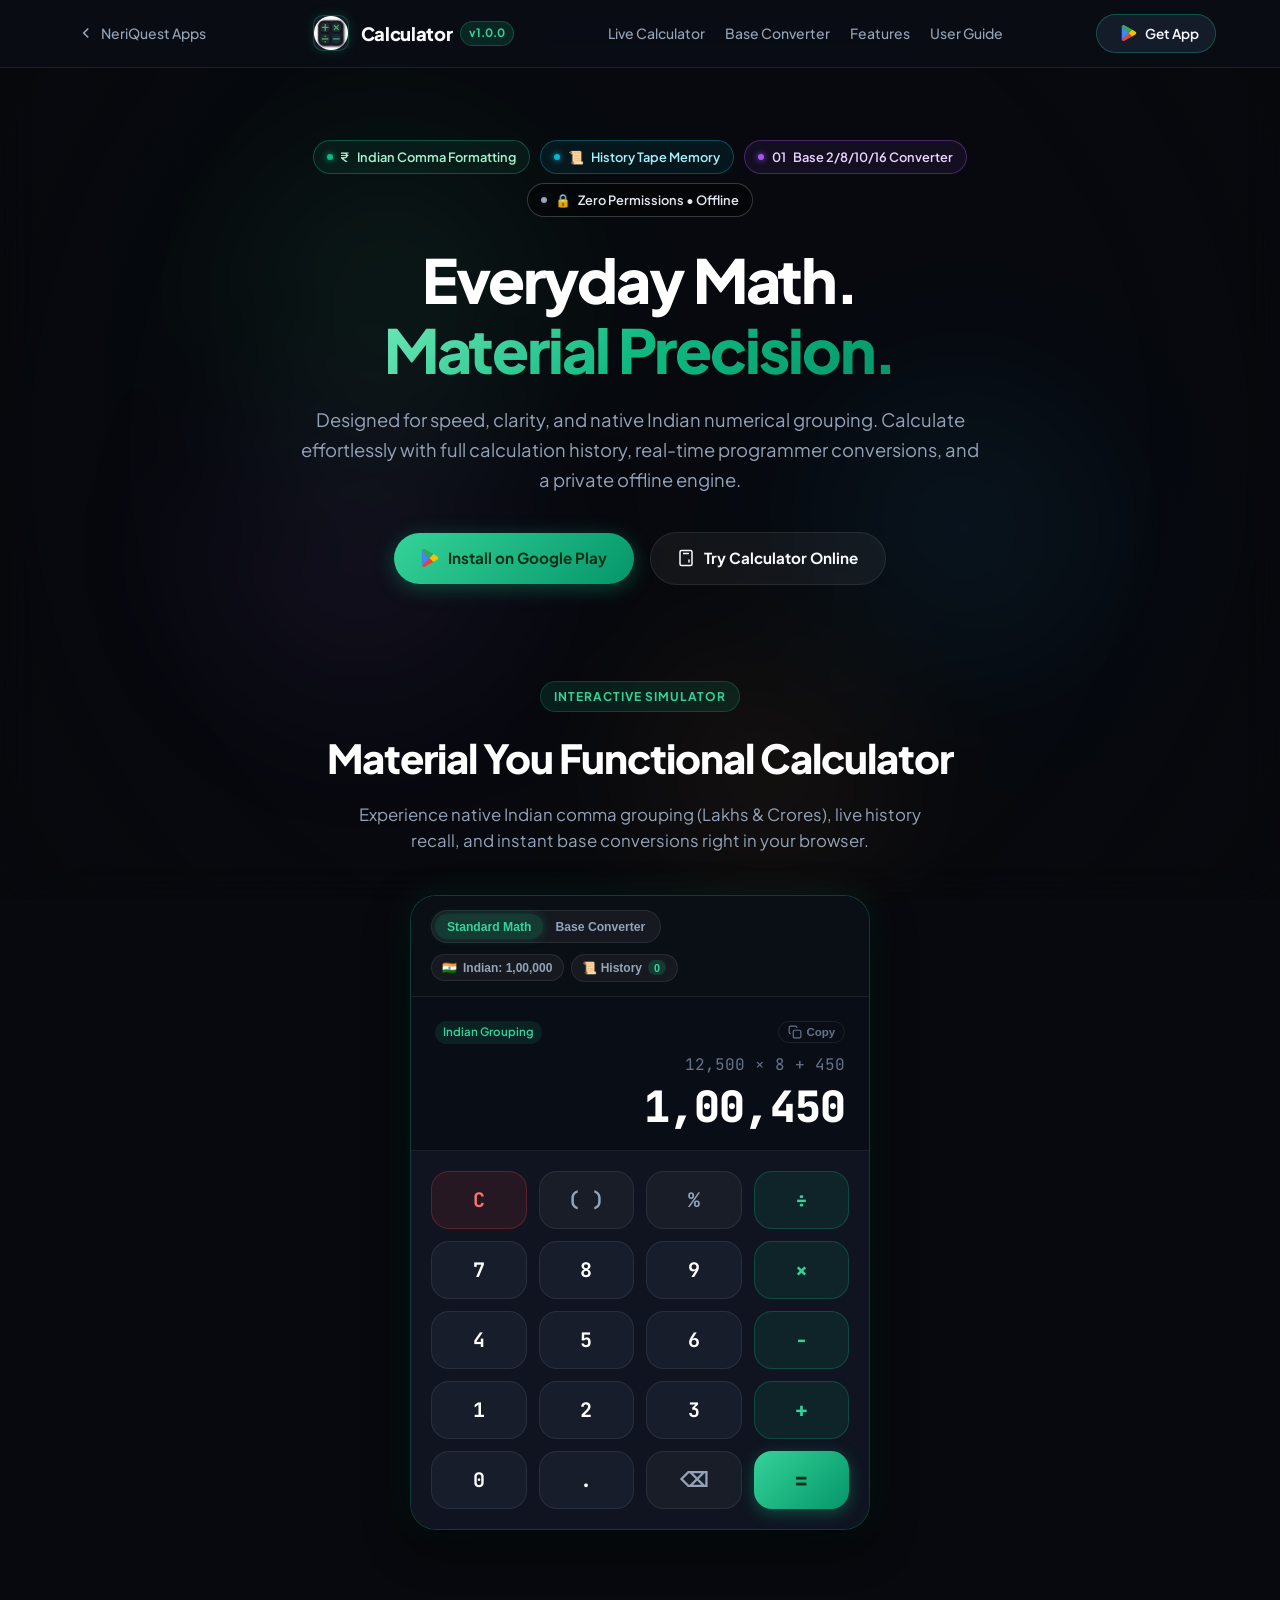
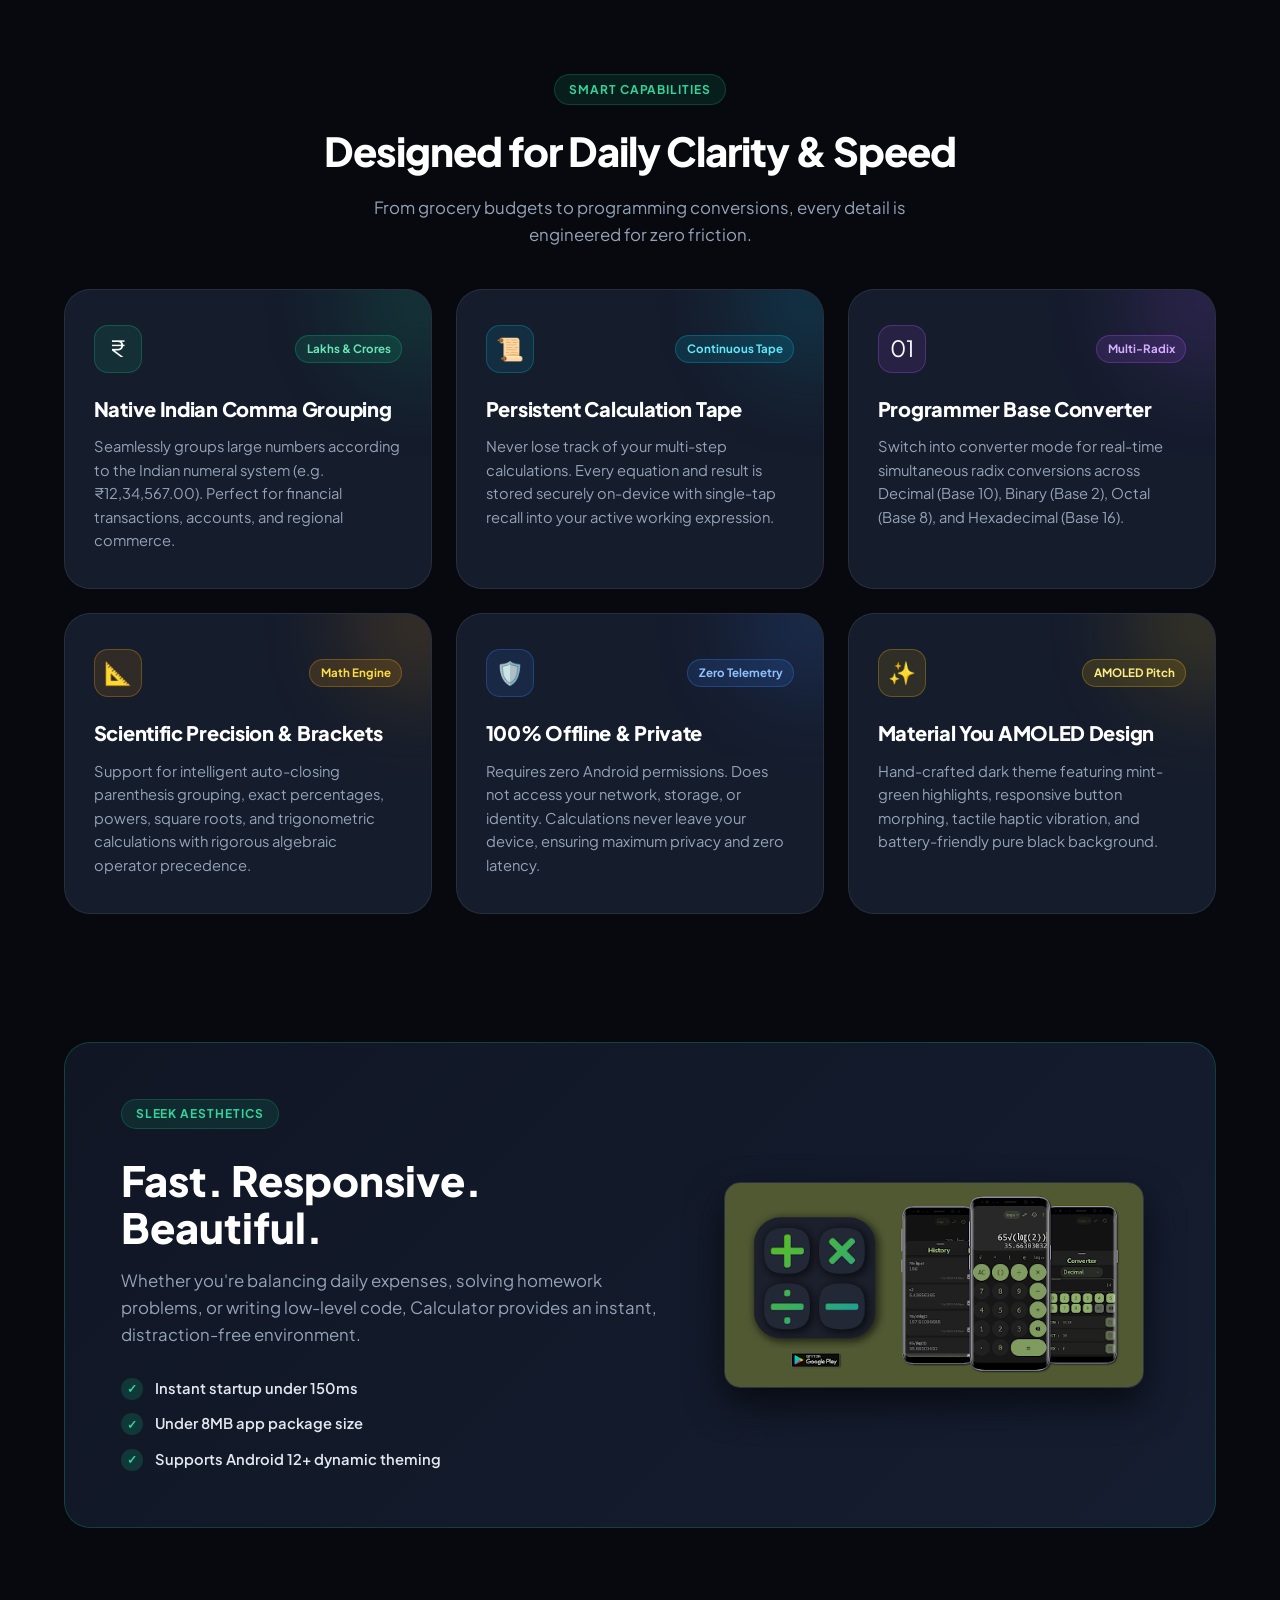
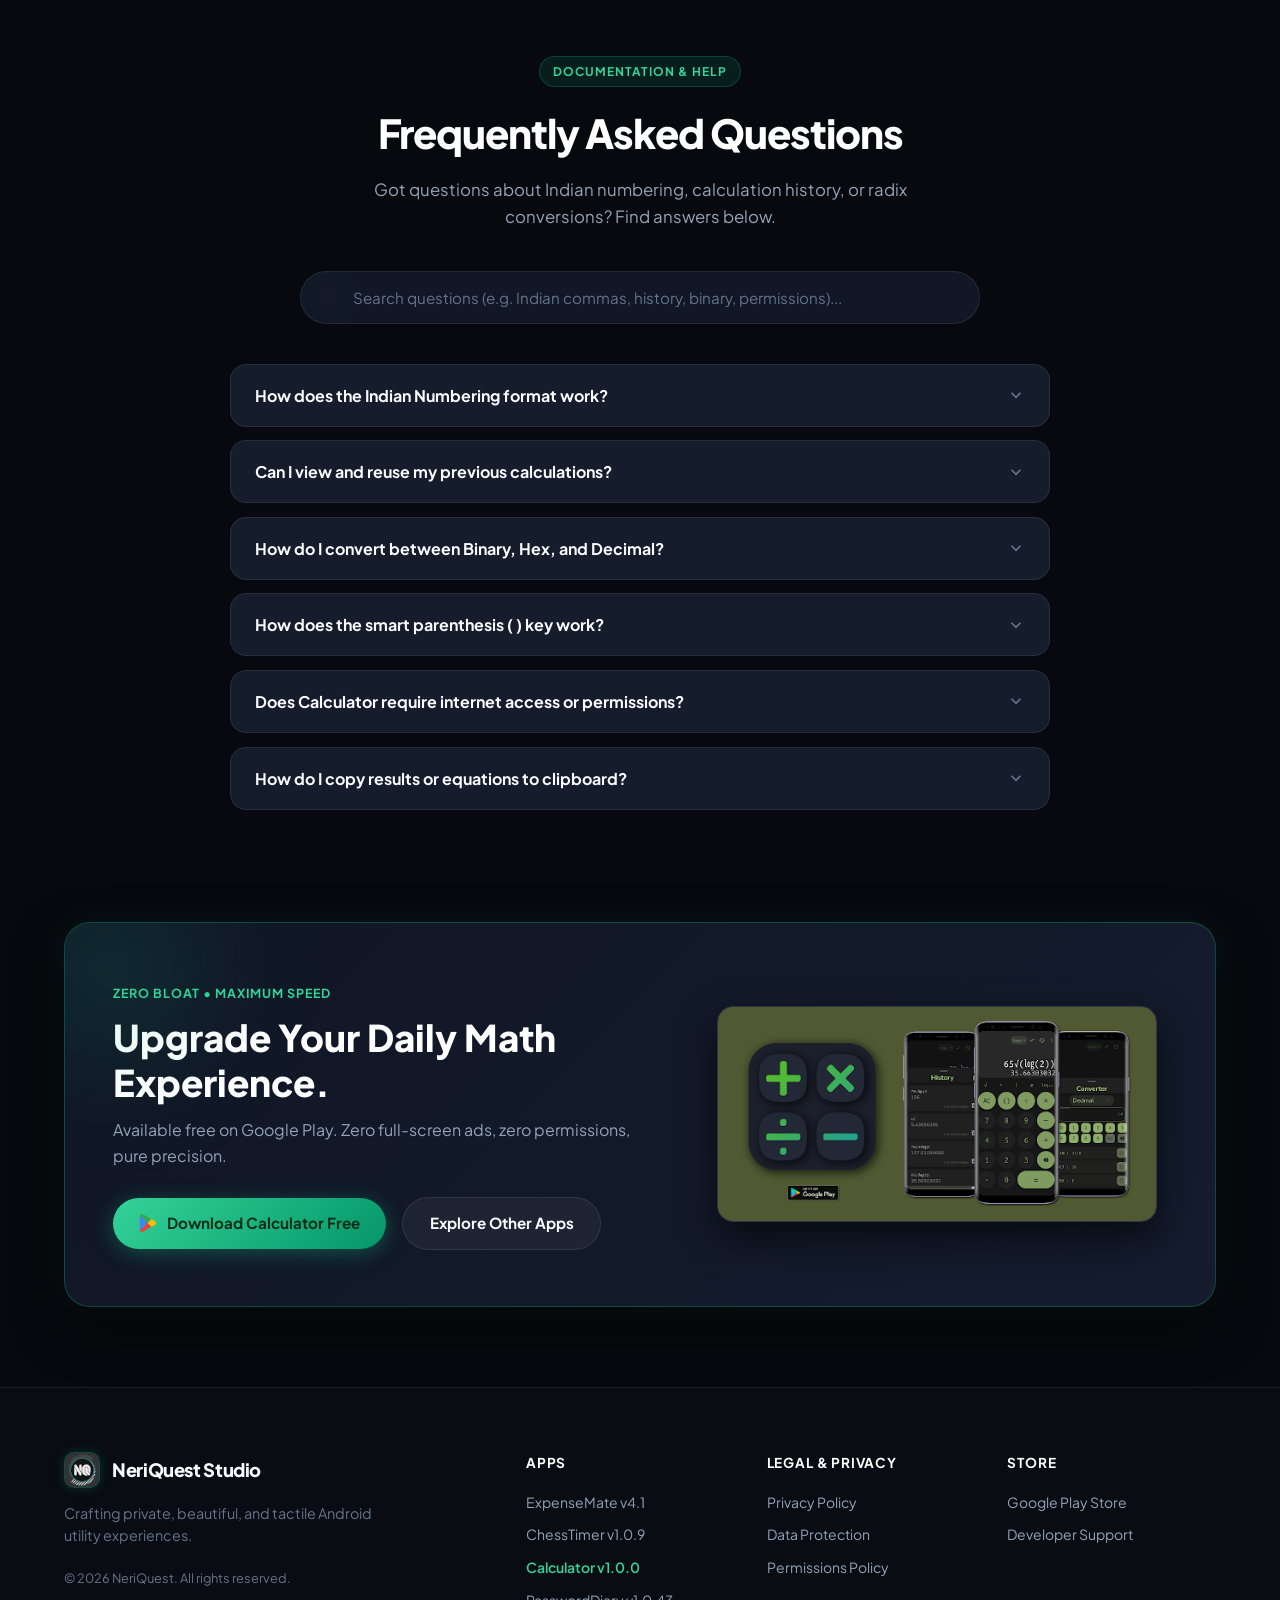
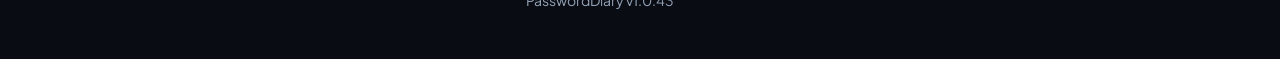
==== commit 548eea99: "Update PasswordDiary to v1.0.43 (Build 45): Trash recovery vault, brand favicons, Wi-Fi QR, and biom" ====
--- a/calculator/index.html
+++ b/calculator/index.html
@@ -537,7 +537,7 @@
           <a href="../expensemate/">ExpenseMate v4.1</a>
           <a href="../chesstimer/">ChessTimer v1.0.9</a>
           <a href="../calculator/" class="active-footer-link">Calculator v1.0.0</a>
-          <a href="../passworddiary/">PasswordDiary v1.0.37</a>
+          <a href="../passworddiary/">PasswordDiary v1.0.43</a>
         </div>
         <div class="footer-col">
           <span class="footer-heading">Legal & Privacy</span>
--- a/calculator/style.css
+++ b/calculator/style.css
@@ -1494,3 +1494,58 @@
   .calc-toolbar { flex-direction: column; align-items: stretch; }
   .calc-modes, .calc-toolbar-actions { justify-content: center; }
 }
+
+/* Responsive Top Navbar (Matches ExpenseMate) */
+.back-link,
+.brand,
+.btn-topbar-cta {
+  flex-shrink: 0;
+}
+
+@media (max-width: 768px) {
+  .navbar {
+    padding: 10px 0;
+  }
+
+  .nav-container {
+    padding: 0 16px;
+    gap: 10px;
+  }
+
+  .nav-links {
+    display: none;
+  }
+
+  .back-link-text {
+    display: none;
+  }
+
+  .back-link {
+    padding: 7px 10px;
+  }
+}
+
+@media (max-width: 420px) {
+  .brand-version {
+    display: none;
+  }
+
+  .nav-logo-box {
+    width: 34px;
+    height: 34px;
+  }
+
+  .brand-name {
+    font-size: 1.05rem;
+  }
+
+  .btn-topbar-cta {
+    padding: 7px 12px;
+    font-size: 0.82rem;
+  }
+
+  .btn-topbar-cta .topbar-cta-icon {
+    width: 14px;
+    height: 14px;
+  }
+}
